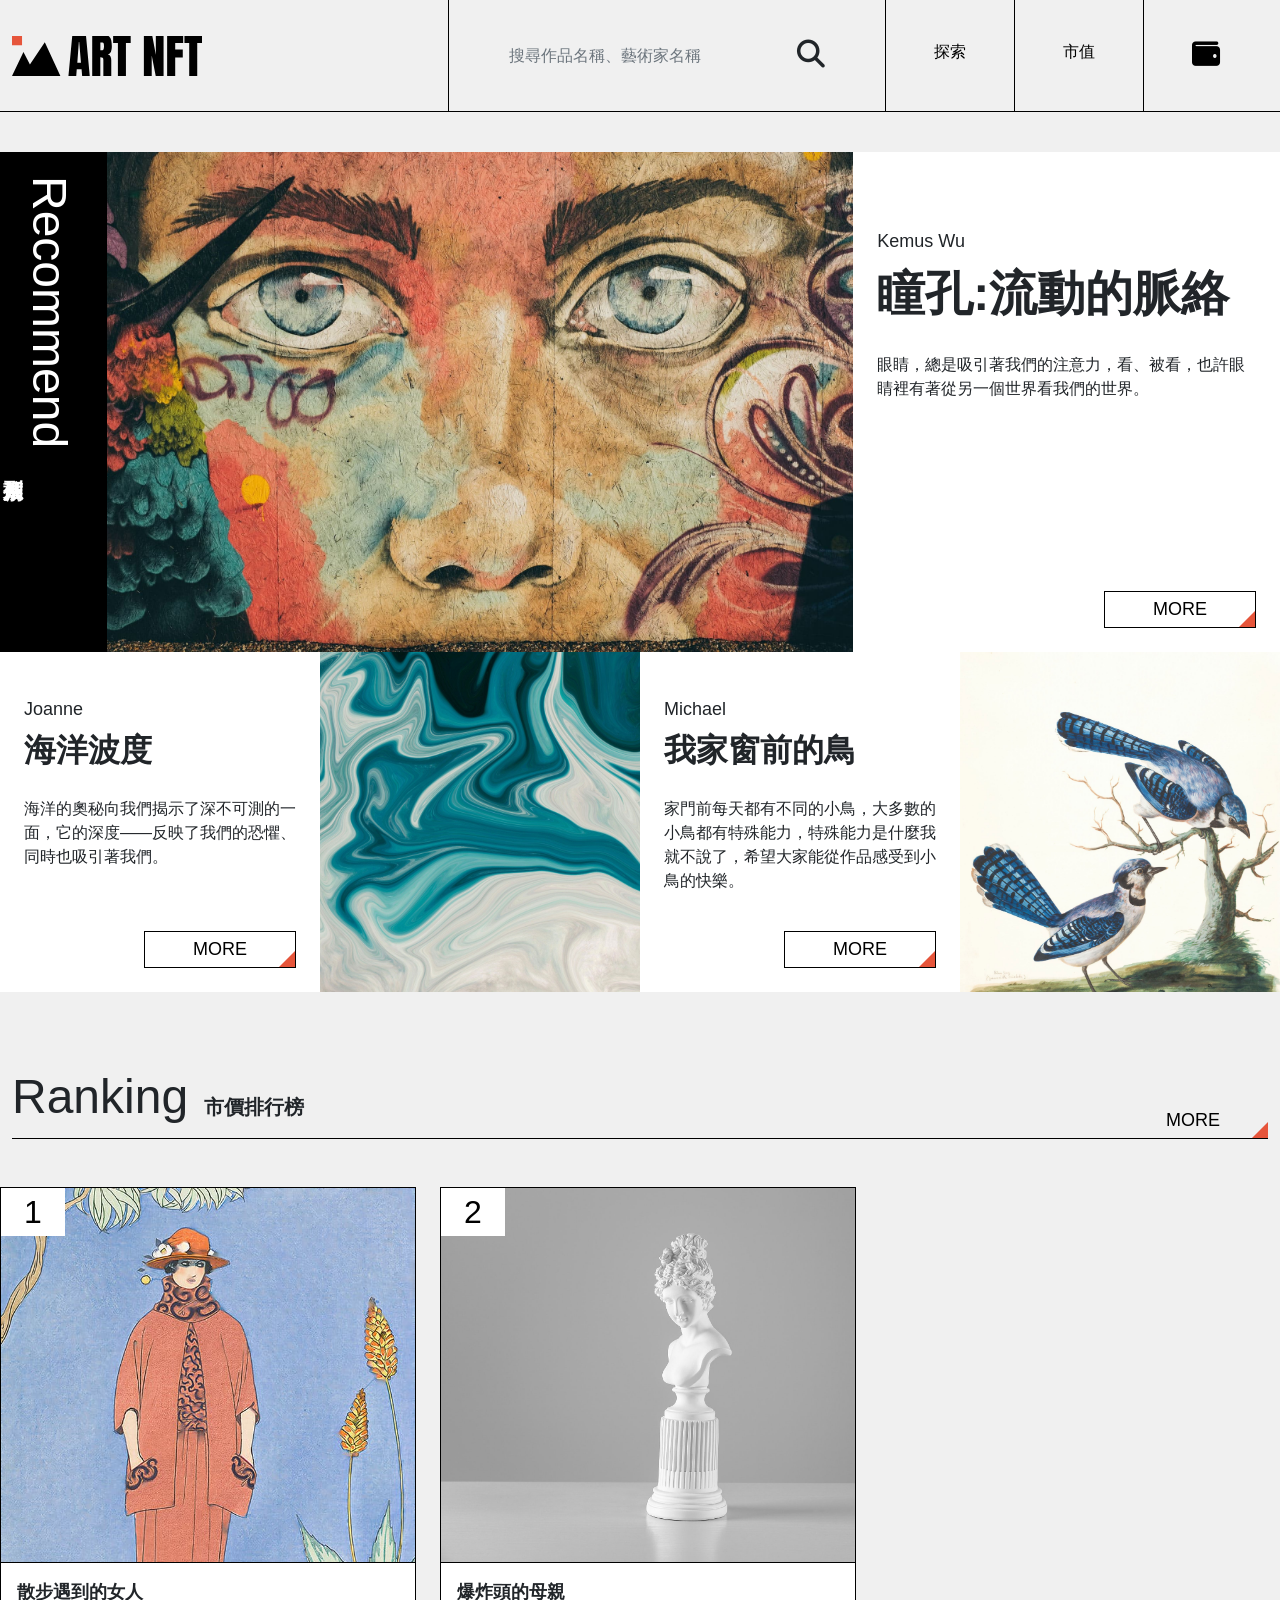
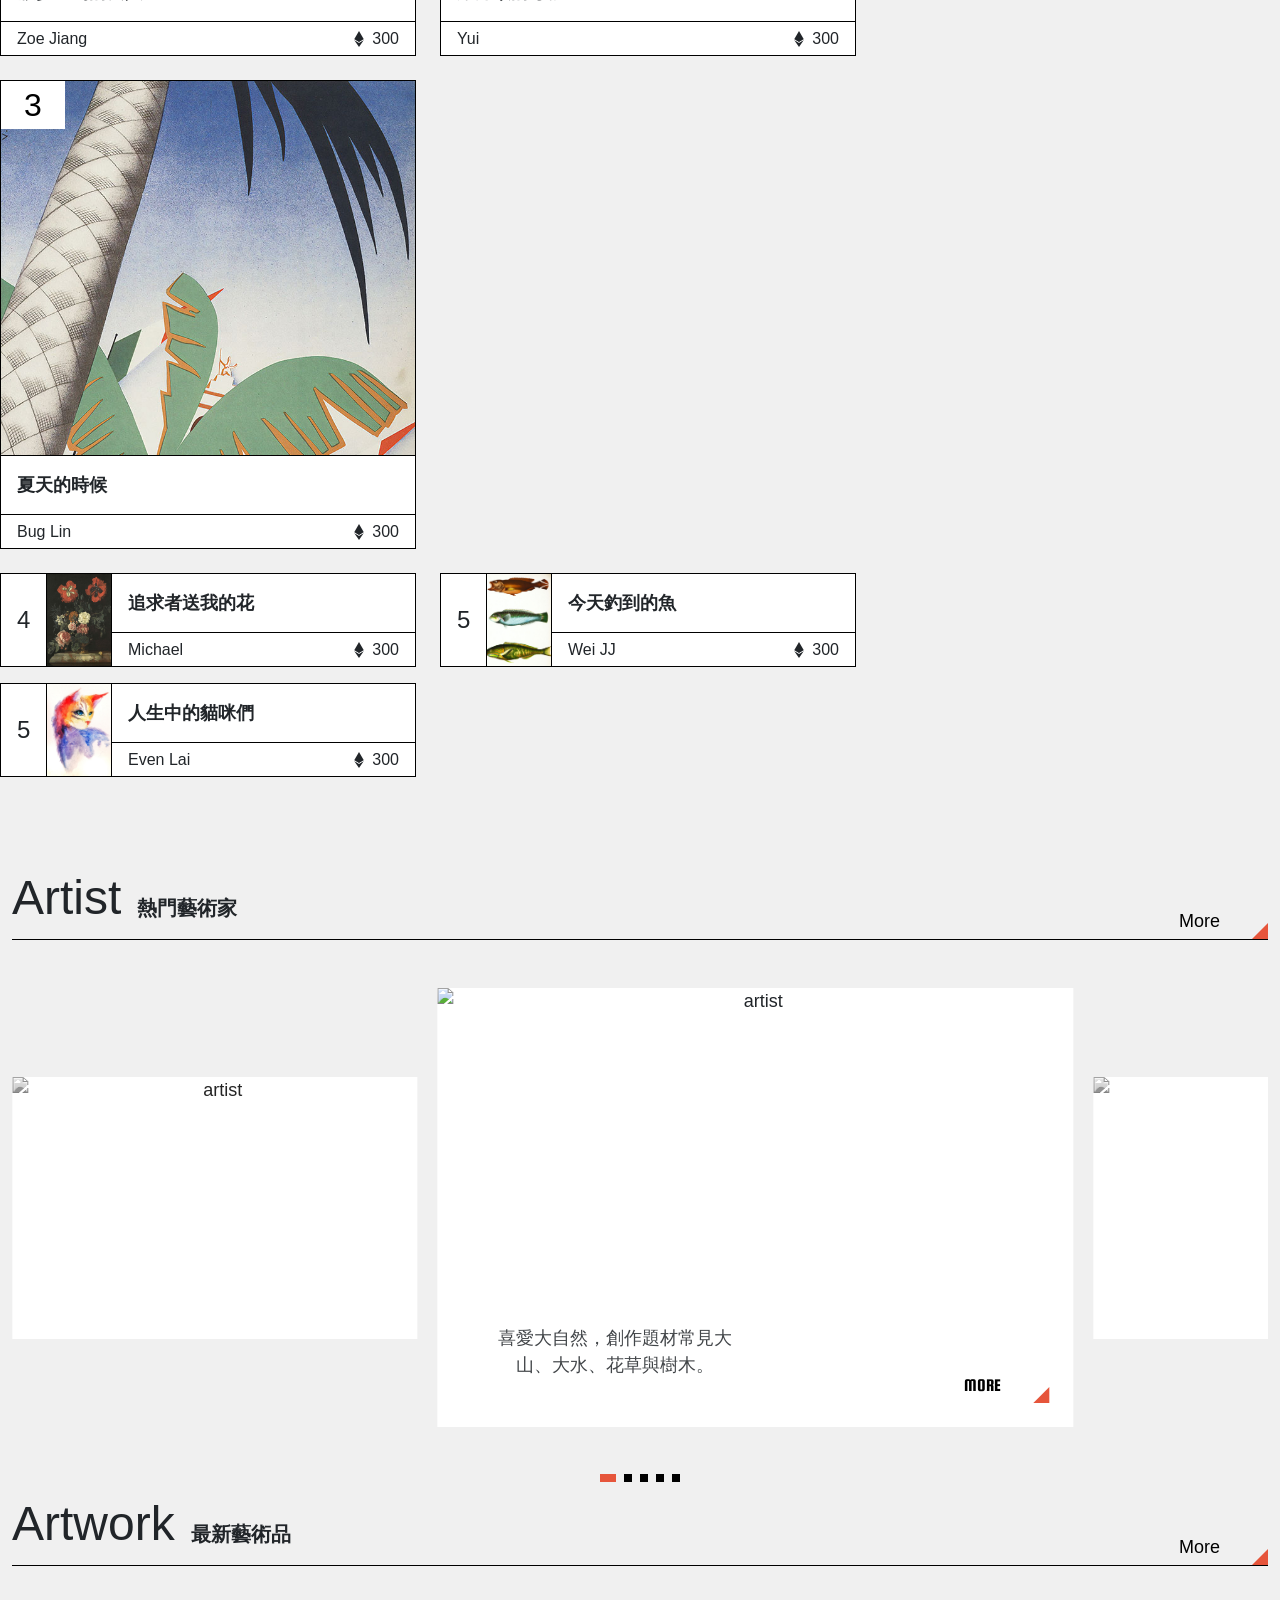
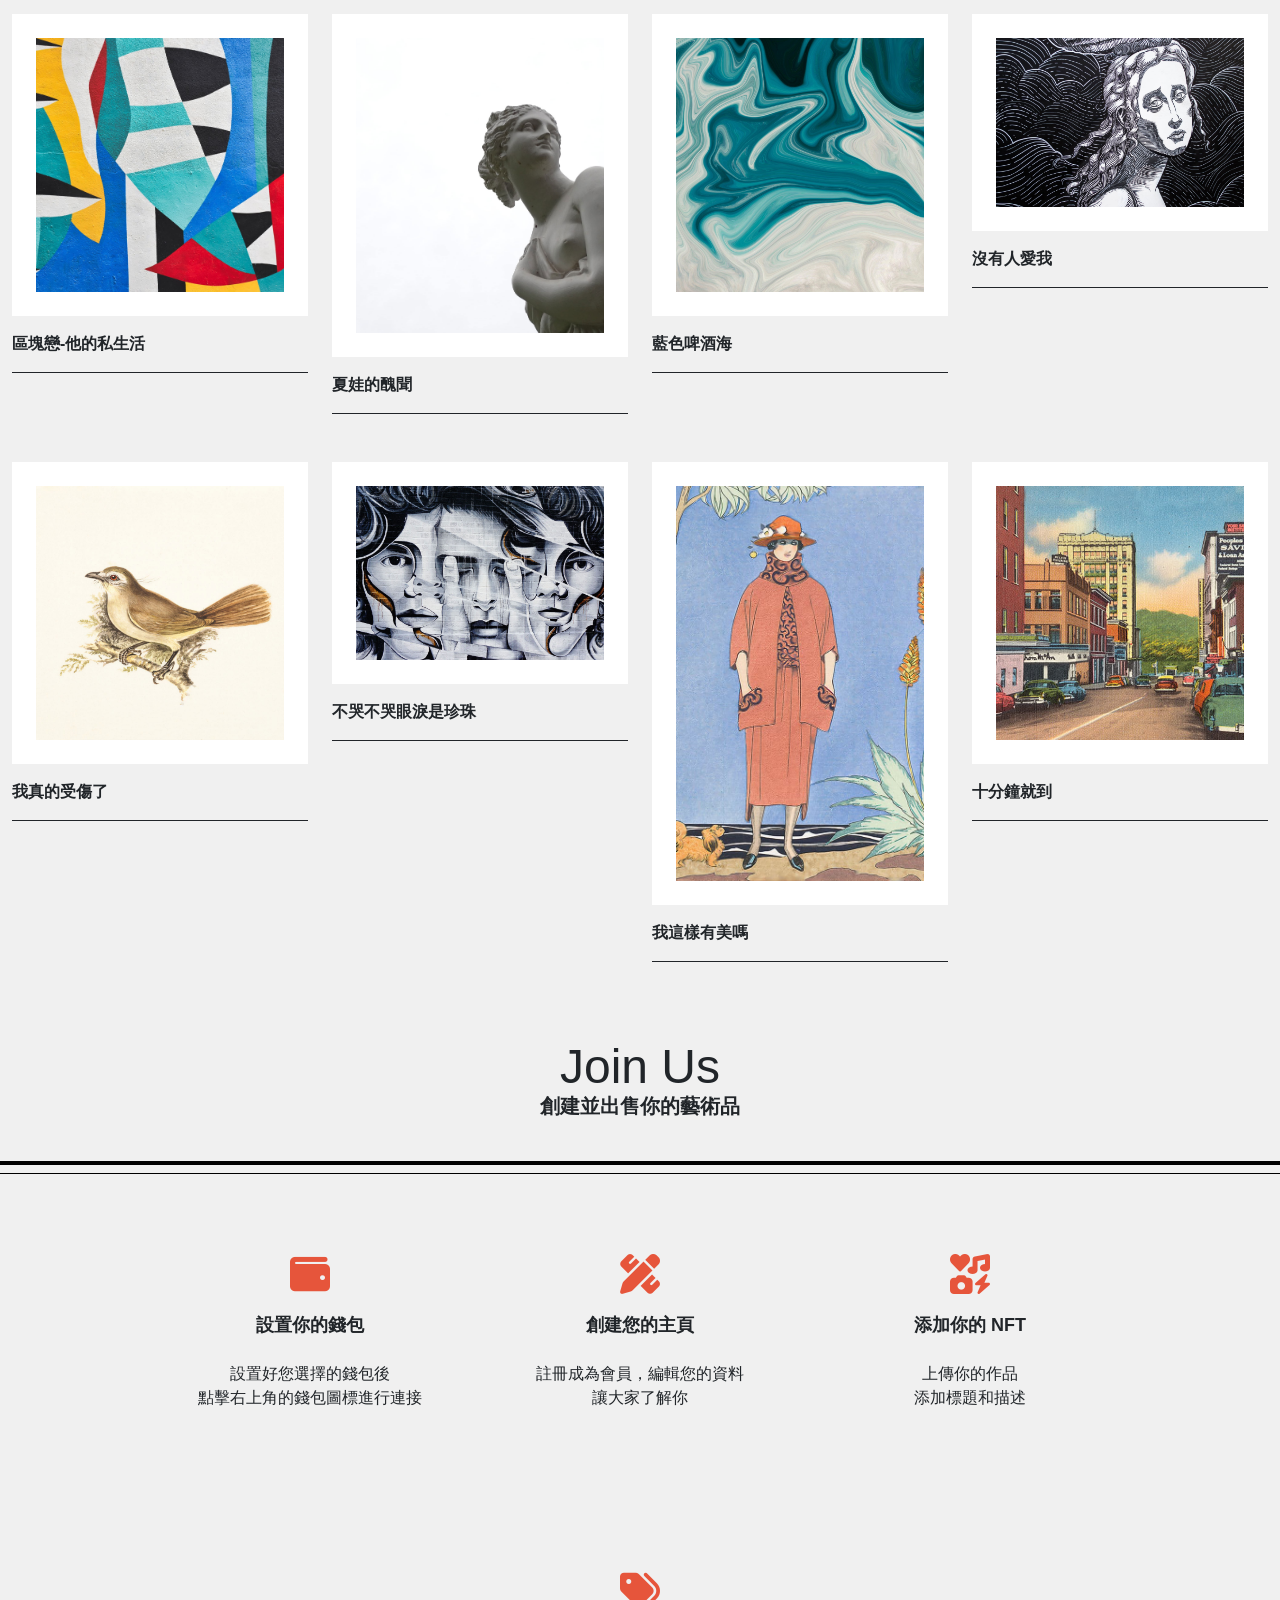
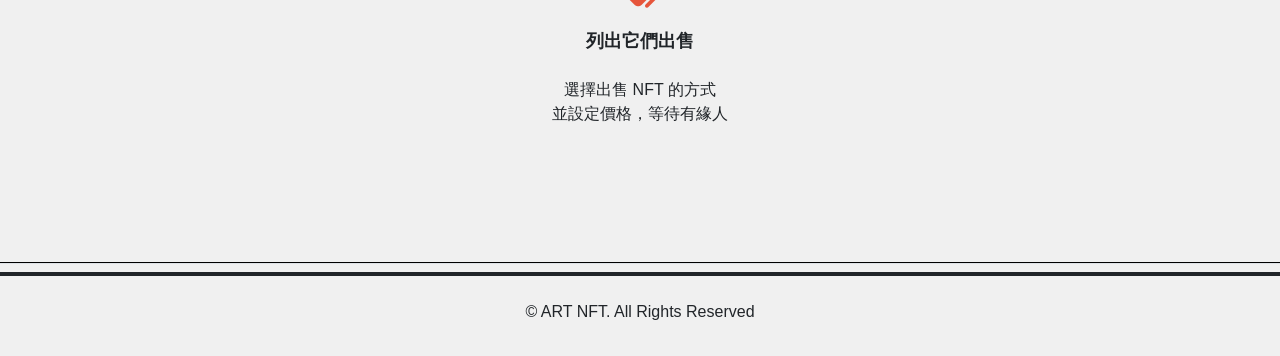
==== index.html @ 78b966ee "Update 2022-09-16T09:43:53.741Z" ====
<!DOCTYPE html>
<html lang="en">

  <head>
    <meta charset="UTF-8">
    <meta name="viewport" content="width=device-width, initial-scale=1.0">
    <meta http-equiv="X-UA-Compatible" content="ie=edge">
    <title>首頁</title>
    <!--Google Fonts-->
    <link rel="preconnect" href="https://fonts.googleapis.com">
    <link rel="preconnect" href="https://fonts.gstatic.com" crossorigin>
    <link href="https://fonts.googleapis.com/css2?family=Noto+Sans+TC&family=Squada+One&display=swap" rel="stylesheet">
    <!--Font-awesome icon-->
    <link rel="stylesheet" href="https://cdnjs.cloudflare.com/ajax/libs/font-awesome/6.1.2/css/all.min.css">

    <!--Swiper css-->
    <link rel="stylesheet" href="https://cdn.jsdelivr.net/npm/swiper@8/swiper-bundle.min.css"/>

    <link rel="stylesheet" href="./assets/style/all.css">
  </head>

  <body>
  
  <div class="header">
    <div class="container">
      <div class="d-flex align-items-center justify-content-between">
        <div class="header-logo">
          <h1>
            <a href="index.html">
              <img src="./assets/images/logo.svg" alt="logo">
            </a>
          </h1>
        </div>
        <ul class="header-menu d-flex">
          <li class="header-search d-flex align-items-center">
            <form>
              <div class="d-flex">
                <input type="text" class="form-control w-230px bg-transparent border-0 shadow-none" id="search-btn"
                placeholder="搜尋作品名稱、藝術家名稱" aria-label="搜尋作品名稱、藝術家名稱" aria-describedby="search-btn">
              <label class="d-flex" for="search-btn">
                <button class="btn border-0" type="submit" id="search-btn">
                  <i class="fas fa-search fs-3"></i>
                </button>
              </label>
              </div>

            </form>
          </li>
          <li class="header-menu-item">
            <a href="explore.html">
              探索
            </a>
          </li>
          <li class="header-menu-item">
            <a href="ranking.html">
              市值
            </a>
          </li>
          <li class="header-menu-wallet">
            <a href="#">
              <i class="fas fa-wallet fs-3"></i>
            </a>
          </li>
        </ul>
      </div>
    </div>
  </div>
  <main>
    <!--區塊1-->
<section class="index-banner">
  <div class="container px-0">
    <div class="index-banner-box row g-0">
      <div class="index-banner-recommend col-1 col-md-1 d-lg-block d-md-block d-none">
        <h3 class="pb-3">Recommend</h3>
        <h4 class="fw-bold">推薦系列</h4>
      </div>
      <div class="index-banner-img col-lg-7 col-md-11">
        <img src="./assets/images/art01.jpg" alt="banner">
      </div>
      <div class="index-banner-text col-lg-4 col-md-12 position-relative">
        <h4 class="pb-2">Kemus Wu</h4>
        <h2 class="fw-bold pb-4">瞳孔:流動的脈絡</h2>
        <p>眼睛，總是吸引著我們的注意力，看、被看，也許眼睛裡有著從另一個世界看我們的世界。</p>
        <a href="introduce.html">MORE
          <span class="button-triangle"></span>
        </a>
      </div>
    </div>
  </div>
</section>
<!--區塊2-->
<section class="index-product">
  <div class="container px-0">
    <ul class="index-product-list row g-0">
      <li class="index-product-card col-lg-3 col-md-6 col-12">
        <h4 class="pt-lg-4 pt-md-4 pt-0 pb-2">Joanne</h4>
        <h3 class="fw-bold pb-4">海洋波度</h3>
        <p>海洋的奧秘向我們揭示了深不可測的一面，它的深度——反映了我們的恐懼、同時也吸引著我們。</p>
        <a href="introduce.html">MORE
          <span class="button-triangle"></span>
        </a>
      </li>
      <li class="index-product-img col-lg-3 col-md-6 col-12">
        <img src="./assets/images/art02.jpg" alt="photo">
      </li>
      <li class="index-product-card col-lg-3 col-md-6 col-12">
        <h4 class="pt-4 pb-2">Michael</h4>
        <h3 class="fw-bold pb-4">我家窗前的鳥</h3>
        <p>家門前每天都有不同的小鳥，大多數的小鳥都有特殊能力，特殊能力是什麼我就不說了，希望大家能從作品感受到小鳥的快樂。</p>
        <a href="introduce.html">MORE
          <span class="button-triangle"></span>
        </a>
      </li>
      <li class="index-product-img col-lg-3 col-md-6 col-12">
        <img src="./assets/images/art21.jpg" alt="photo">
      </li>
    </ul>
  </div>
  </div>
</section>
<!--區塊3-->
<section class="index-ranking">
  <div class="container">
    <div class="subtitle d-flex justify-content-between position-relative">
      <div class="d-flex align-items-end position-relative">
        <h3 class="pe-3">Ranking</h3>
        <h4 class="fw-bold d-lg-block d-md-block d-none">市價排行榜</h4>
      </div>
      <div class="position-absolute bottom-0 end-0">
        <a href="#" class="subtitle-button position-relative">
          MORE
          <span class="subtitle-triangle"></span>
        </a>
      </div>
    </div>
    <ul class="index-ranking-list row d-lg-flex d-md-flex d-none">
      <li class="index-ranking-item col-4 g-0">
        <a href="#" class="index-ranking-item-hover">
          <div class="index-ranking-img">
            <div class="index-ranking-bottom-space">
              <h3>1</h3>
            </div>
            <div class="ranking-button">
              <span class="position-relative">
                more
              </span>
              <span class="ranking-triangle"></span>
            </div>
          </div>
        </a>
        <div class="index-ranking-card">
          <h3 class="fw-bold">散步遇到的女人</h3>
          <div class="d-flex justify-content-between align-items-center">
            <h4>Zoe Jiang</h4>
            <div class="d-flex align-items-center pe-3">
              <i class="fab fa-ethereum pe-2"></i>
              <span>300</span>
            </div>
          </div>
        </div>
      </li>
      <li class="index-ranking-item col-4 g-0">
        <a href="#" class="index-ranking-item-hover">
          <div class="index-ranking-img1 position-relative">
            <div class="index-ranking-bottom-space">
              <h3>2</h3>
            </div>
            <div class="ranking-button">
              <span class="position-relative">
                more
              </span>
              <span class="ranking-triangle"></span>
            </div>
          </div>
        </a>
        <div class="index-ranking-card">
          <h3 class="fw-bold">爆炸頭的母親</h3>
          <div class="d-flex justify-content-between align-items-center">
            <h4>Yui</h4>
            <div class="d-flex align-items-center pe-3">
              <i class="fab fa-ethereum pe-2"></i>
              <span>300</span>
            </div>
          </div>
        </div>
      </li>
      <li class="index-ranking-item col-4 g-0">
        <a href="#" class="index-ranking-item-hover">
          <div class="index-ranking-img2">
            <div class="index-ranking-bottom-space">
              <h3>3</h3>
            </div>
          </div>
          <div class="ranking-button">
            <span class="position-relative">
              more
            </span>
            <span class="ranking-triangle"></span>
          </div>
        </a>
        <div class="index-ranking-card">
          <h3 class="fw-bold">夏天的時候</h3>
          <div class="d-flex justify-content-between align-items-center">
            <h4>Bug Lin</h4>
            <div class="d-flex align-items-center pe-3">
              <i class="fab fa-ethereum pe-2"></i>
              <span>300</span>
            </div>
          </div>
        </div>
      </li>
    </ul>
    <ul class="index-ranking-bottom-list row d-lg-none d-md-none d-flex">
      <li class="index-ranking-bottom-item d-flex col-4 g-0 mb-3">
        <span>1</span>
        <div class="index-ranking-bottom-img index-ranking-bottom-hover position-relative">
          <p class="ranking-bottom-triangle"></p>
          <img src="./assets/images/art04.jpg" alt="photo" class="h-100">
        </div>
        <div class="index-ranking-bottom-card w-100">
          <h3 class="fw-bold">散步遇到的女人</h3>
          <div class="d-flex justify-content-between">
            <h4>Zoe Jiang</h4>
            <div class="d-flex align-items-center pe-3">
              <i class="fab fa-ethereum pe-2"></i>
              <p>300</p>
            </div>
          </div>
        </div>
      </li>
      <li class="index-ranking-bottom-item d-flex col-4 g-0 mb-3">
        <span>2</span>
        <div class="index-ranking-bottom-img index-ranking-bottom-hover position-relative">
          <p class="ranking-bottom-triangle"></p>
          <img src="./assets/images/art05.jpg" alt="photo" class="h-100">
        </div>
        <div class="index-ranking-bottom-card w-100">
          <h3 class="fw-bold">爆炸頭的母親</h3>
          <div class="d-flex justify-content-between">
            <h4>Yui</h4>
            <div class="d-flex align-items-center pe-3">
              <i class="fab fa-ethereum pe-2"></i>
              <p>300</p>
            </div>
          </div>
        </div>
      </li>
      <li class="index-ranking-bottom-item d-flex col-4 g-0 mb-3">
        <span>3</span>
        <div class="index-ranking-bottom-img index-ranking-bottom-hover position-relative">
          <p class="ranking-bottom-triangle"></p>
          <img src="./assets/images/art06.jpg" alt="photo" class="h-100">
        </div>
        <div class="index-ranking-bottom-card w-100">
          <h3 class="fw-bold">夏天的時候</h3>
          <div class="d-flex justify-content-between">
            <h4>Bug Lin</h4>
            <div class="d-flex align-items-center pe-3">
              <i class="fab fa-ethereum pe-2"></i>
              <p>300</p>
            </div>
          </div>
        </div>
      </li>
    </ul>
    <ul class="index-ranking-bottom-list d-flex row">
      <li class="index-ranking-bottom-item d-flex col-4 g-0 mb-3">
        <span>4</span>
        <div class="index-ranking-bottom-img index-ranking-bottom-hover position-relative">
          <p class="ranking-bottom-triangle"></p>
          <img src="./assets/images/art13.jpg" alt="photo" class="h-100">
        </div>
        <div class="index-ranking-bottom-card w-100">
          <h3 class="fw-bold">追求者送我的花</h3>
          <div class="d-flex justify-content-between">
            <h4>Michael</h4>
            <div class="d-flex align-items-center pe-3">
              <i class="fab fa-ethereum pe-2"></i>
              <p>300</p>
            </div>
          </div>
        </div>
      </li>
      <li class="index-ranking-bottom-item d-flex col-4 g-0 mb-3">
        <span>5</span>
        <div class="index-ranking-bottom-img index-ranking-bottom-hover position-relative">
          <p class="ranking-bottom-triangle"></p>
          <img src="./assets/images/art07.jpg" alt="photo" class="h-100">
        </div>
        <div class="index-ranking-bottom-card w-100">
          <h3 class="fw-bold">今天釣到的魚</h3>
          <div class="d-flex justify-content-between">
            <h4>Wei JJ</h4>
            <div class="d-flex align-items-center pe-3">
              <i class="fab fa-ethereum pe-2"></i>
              <p>300</p>
            </div>
          </div>
        </div>
      </li>
      <li class="index-ranking-bottom-item d-flex col-4 g-0 mb-lg-3 mb-md-3 mb-0">
        <span>5</span>
        <div class="index-ranking-bottom-img index-ranking-bottom-hover position-relative">
          <p class="ranking-bottom-triangle"></p>
          <img src="./assets/images/art08.jpg" alt="photo" class="h-100">
        </div>
        <div class="index-ranking-bottom-card w-100">
          <h3 class="fw-bold">人生中的貓咪們</h3>
          <div class="d-flex justify-content-between">
            <h4>Even Lai</h4>
            <div class="d-flex align-items-center pe-3">
              <i class="fab fa-ethereum pe-2"></i>
              <p>300</p>
            </div>
          </div>
        </div>
      </li>
    </ul>
  </div>
</section>
<!--區塊4-->
<section class="index-artist">
  <div class="container">
    <div class="subtitle d-flex justify-content-between position-relative">
      <div class="d-flex align-items-end position-relative">
        <h3 class="pe-3">Artist</h3>
        <h4 class="fw-bold d-lg-block d-md-block d-none">熱門藝術家</h4>
      </div>
      <div class="position-absolute bottom-0 end-0">
        <a href="#" class="subtitle-button position-relative">
          More
          <span class="subtitle-triangle"></span>
        </a>
      </div>
    </div>
  </div>
  <div class="container">
      <!-- Swiper -->
      <div class="bg-slider">
          <div class="swiper swiper01">
              <div class="swiper-wrapper">
                  <div class="swiper-slide position-relative">
                      <img src="https://raw.githubusercontent.com/hexschool/2022-web-layout-training/main/week8-202207/artist01.jpg" alt="artist">
                      <div class="d-flex flex-column justify-content-between swiper-text">
                        <div class="swiper-title text-white d-lg-block d-md-block d-none">Antony<br>Wu</div>
                        <div class="swiper-title text-white d-lg-none d-md-none d-block">Antony Wu</div>
                        <div class="swiper-body">
                          <p>​喜愛大自然，創作題材常見大山、大水、花草與樹木。</p>
                        </div>
                        <div class="w-100 text-end swiper-button">
                          <a href="artist-intro.html" class="btn btn-more btn-more-outline swiper-more">MORE</a>
                          <span class="button-triangle"></span>
                        </div>
                      </div>
                  </div>
                  
                  <div class="swiper-slide">
                      <img src="https://raw.githubusercontent.com/hexschool/2022-web-layout-training/main/week8-202207/artist02.jpg" alt="artist">
                      <div class="d-flex flex-column justify-content-between swiper-text">
                        <div class="swiper-title text-white d-lg-block d-md-block d-none">Ray<br>Chang</div>
                        <div class="swiper-title text-white d-lg-none d-md-none d-block">Ray Chang</div>
                        <div class="swiper-body">
                          <p>​喜愛大自然，創作題材常見大山、大水、花草與樹木。</p>
                        </div>
                        <div class="w-100 text-end swiper-button">
                          <a href="artist-intro.html" class="btn btn-more btn-more-outline swiper-more">MORE</a>
                          <span class="button-triangle"></span>
                        </div>
                      </div>
                    </div>

                  <div class="swiper-slide">
                    <img src="https://raw.githubusercontent.com/hexschool/2022-web-layout-training/main/week8-202207/artist03.jpg" alt="artist">
                    <div class="d-flex flex-column justify-content-between swiper-text">
                      <div class="swiper-title text-white d-lg-block d-md-block d-none">Jason<br>Chen</div>
                      <div class="swiper-title text-white d-lg-none d-md-none d-block">Jason Chen</div>
                      <div class="swiper-body">
                        <p>​喜愛大自然，創作題材常見大山、大水、花草與樹木。</p>
                      </div>
                      <div class="w-100 text-end swiper-button">
                        <a href="artist-intro.html" class="btn btn-more btn-more-outline swiper-more">MORE</a>
                        <span class="button-triangle"></span>
                      </div>
                    </div>
                  </div>
                  <div class="swiper-slide">
                      <img src="https://raw.githubusercontent.com/hexschool/2022-web-layout-training/main/week8-202207/artist04.jpg" alt="artist">
                      <div class="d-flex flex-column justify-content-between swiper-text">
                        <div class="swiper-title text-white d-lg-block d-md-block d-none">Amber<br>Lin</div>
                        <div class="swiper-title text-white d-lg-none d-md-none d-block">Amber Lin</div>
                        <div class="swiper-body">
                          <p>​喜愛大自然，創作題材常見大山、大水、花草與樹木。</p>
                        </div>
                        <div class="w-100 text-end swiper-button">
                          <a href="artist-intro.html" class="btn btn-more btn-more-outline swiper-more">MORE</a>
                          <span class="button-triangle"></span>
                        </div>
                      </div>
                    </div>
                  <div class="swiper-slide">
                      <img src="https://raw.githubusercontent.com/hexschool/2022-web-layout-training/main/week8-202207/artist05.jpg" alt="artist">
                      <div class="d-flex flex-column justify-content-between swiper-text">
                        <div class="swiper-title text-white d-lg-block d-md-block d-none">Steven<br>Tsao</div>
                        <div class="swiper-title text-white d-lg-none d-md-none d-block">Steven Tsao</div>
                        <div class="swiper-body">
                          <p>​喜愛大自然，創作題材常見大山、大水、花草與樹木。</p>
                        </div>
                        <div class="w-100 text-end swiper-button">
                          <a href="artist-intro.html" class="btn btn-more btn-more-outline swiper-more">MORE</a>
                          <span class="button-triangle"></span>
                        </div>
                      </div>
                    </div>
              </div>
          </div>
          <div class="swiper-pagination"></div>
      </div>
      
  </div>
</section>
<!--區塊5-->
<section class="index-art">
  <div class="container">
    <div class="subtitle mb-lg-5 mb-md-5 mb-4 d-flex justify-content-between position-relative">
      <div class="d-flex align-items-end position-relative">
        <h3 class="pe-3">Artwork</h3>
        <h4 class="fw-bold d-lg-block d-md-block d-none">最新藝術品</h4>
      </div>
      <div class="position-absolute bottom-0 end-0">
        <a href="#" class="subtitle-button position-relative">
          More
          <span class="subtitle-triangle"></span>
        </a>
      </div>
    </div>
  </div>
  <div class="container">
    <ul class="row row-cols-2 row-cols-lg-3 row-cols-xl-4 gx-4 gy-3 gy-lg-5 mb-0 grid-masonry"
        data-masonry='{"percentPosition": true }'>
        <li class="col grid-masonry-item index-art-item-1">
        <div class="border-lg-bottom border-black artwork">
            <div class="bg-white p-2 p-lg-4 position-relative">
            <a href="#">
                <img src="./assets/images/art09.jpg" alt="區塊戀-他的私生活">
                <div class="artwork__overlay p-3">
                <div class=" border border-white p-3 h-100 d-flex flex-column justify-content-between">
                    <div class="text-white">
                    <p class="mb-3">區塊戀-他的私生活</p>
                    <p>
                        <i class="fab fa-ethereum"></i>
                        <span>300</span>
                    </p>
                    </div>
                    <div class="text-end">
                    <a href="art-intro.html" class="btn btn-more btn-more-outline po">
                      MORE
                      <span class="button-triangle"></span>
                    </a>
                    </div>
                </div>
                </div>
            </a>
            </div>
            <h2 class="fw-bold py-3 border-bottom border-dark">
              區塊戀-他的私生活
            </h2>
        </div>
        </li>
        <li class="col grid-masonry-item index-art-item-2">
        <div class="border-lg-bottom border-black artwork">
            <div class="bg-white p-2 p-lg-4 position-relative">
            <a href="#">
                <img src="./assets/images/art10.jpg" alt="夏娃的醜聞">
                <div class="artwork__overlay p-3">
                <div class=" border border-white p-3 h-100 d-flex flex-column justify-content-between">
                    <div class="text-white">
                    <p class="mb-3">唯一想擁有的人，唯一不可以擁有的</p>
                    <p>
                        <i class="fab fa-ethereum"></i>
                        <span>300</span>
                    </p>
                    </div>
                    <div class="text-end">
                    <a href="art-intro.html" class="btn btn-more btn-more-outline position-relative">
                      MORE
                      <span class="button-triangle"></span>
                    </a>
                    </div>
                </div>
                </div>
            </a>
            </div>
            <h2 class="fw-bold py-3 border-bottom border-dark">
              夏娃的醜聞
            </h2>
        </div>
        </li>
        <li class="col grid-masonry-item index-art-item-3">
        <div class="border-lg-bottom border-black artwork">
            <div class="bg-white p-2 p-lg-4 position-relative">
            <a href="#">
                <img src="./assets/images/art02.jpg" alt="藍色啤酒海">
                <div class="artwork__overlay p-3">
                <div class=" border border-white p-3 h-100 d-flex flex-column justify-content-between">
                    <div class="text-white">
                    <p class="mb-3">唯一想擁有的人，唯一不可以擁有的</p>
                    <p>
                        <i class="fab fa-ethereum"></i>
                        <span>300</span>
                    </p>
                    </div>
                    <div class="text-end">
                    <a href="art-intro.html" class="btn btn-more btn-more-outline position-relative">
                      MORE
                      <span class="button-triangle"></span>
                    </a>
                    </div>
                </div>
                </div>
            </a>
            </div>
            <h2 class="fw-bold py-3 border-bottom border-dark">
              藍色啤酒海
            </h2>
        </div>
        </li>
        <li class="col grid-masonry-item index-art-item-4">
        <div class="border-lg-bottom border-black artwork">
            <div class="bg-white p-2 p-lg-4 position-relative">
            <a href="#">
                <img src="./assets/images/art11.jpg" alt="沒有人愛我">
                <div class="artwork__overlay p-3">
                <div class=" border border-white p-3 h-100 d-flex flex-column justify-content-between">
                    <div class="text-white">
                    <p class="mb-3">沒有人愛我</p>
                    <p>
                        <i class="fab fa-ethereum"></i>
                        <span>300</span>
                    </p>
                    </div>
                    <div class="text-end">
                    <a href="art-intro.html" class="btn btn-more btn-more-outline position-relative">
                      MORE
                      <span class="button-triangle"></span>
                    </a>
                    </div>
                </div>
                </div>
            </a>
            </div>
            <h2 class="fw-bold py-3 border-bottom border-dark">
              沒有人愛我
            </h2>
        </div>
        </li>
        <li class="col grid-masonry-item index-art-item-5">
        <div class="border-lg-bottom border-black artwork">
            <div class="bg-white p-2 p-lg-4 position-relative">
            <a href="#">
                <img src="./assets/images/art27.jpg" alt="我真的受傷了">
                <div class="artwork__overlay p-3">
                <div class=" border border-white p-3 h-100 d-flex flex-column justify-content-between">
                    <div class="text-white">
                    <p class="mb-3">我真的受傷了</p>
                    <p>
                        <i class="fab fa-ethereum"></i>
                        <span>300</span>
                    </p>
                    </div>
                    <div class="text-end">
                    <a href="art-intro.html" class="btn btn-more btn-more-outline position-relative">
                      MORE
                      <span class="button-triangle"></span>
                    </a>
                    </div>
                </div>
                </div>
            </a>
            </div>
            <h2 class="fw-bold py-3 border-bottom border-dark">
              我真的受傷了
            </h2>
        </div>
        </li>
        <li class="col grid-masonry-item index-art-item-6">
        <div class="border-lg-bottom border-black artwork">
            <div class="bg-white p-2 p-lg-4 position-relative">
            <a href="#">
                <img src="./assets/images/art12.jpg" alt="不哭不哭眼淚是珍珠">
                <div class="artwork__overlay p-3">
                <div class=" border border-white p-3 h-100 d-flex flex-column justify-content-between">
                    <div class="text-white">
                    <p class="mb-3">不哭不哭眼淚是珍珠</p>
                    <p>
                        <i class="fab fa-ethereum"></i>
                        <span>300</span>
                    </p>
                    </div>
                    <div class="text-end">
                    <a href="art-intro.html" class="btn btn-more btn-more-outline po">
                      MORE
                      <span class="button-triangle"></span>
                    </a>
                    </div>
                </div>
                </div>
            </a>
            </div>
            <h2 class="fw-bold py-3 border-bottom border-dark d-lg-block d-md-block d-none">
              不哭不哭眼淚是珍珠
            </h2>
            <h2 class="fw-bold py-3 d-lg-none d-md-none d-block">
              不哭不哭眼淚是珍珠
            </h2>
        </div>
        </li>
        <li class="col grid-masonry-item index-art-item-7">
        <div class="border-lg-bottom border-black artwork">
            <div class="bg-white p-2 p-lg-4 position-relative">
            <a href="#">
                <img src="./assets/images/art04.jpg" alt="我這樣有美嗎">
                <div class="artwork__overlay p-3">
                <div class=" border border-white p-3 h-100 d-flex flex-column justify-content-between">
                    <div class="text-white">
                    <p class="mb-3">唯一想擁有的人，唯一不可以擁有的</p>
                    <p>
                        <i class="fab fa-ethereum"></i>
                        <span>300</span>
                    </p>
                    </div>
                    <div class="text-end">
                    <a href="art-intro.html" class="btn btn-more btn-more-outline position-relative">
                      MORE
                      <span class="button-triangle"></span>
                    </a>
                    </div>
                </div>
                </div>
            </a>
            </div>
            <h2 class="fw-bold py-3 border-bottom border-dark">
              我這樣有美嗎
            </h2>
        </div>
        </li>
        <li class="col grid-masonry-item index-art-item-8">
        <div class="border-lg-bottom border-black artwork">
            <div class="bg-white p-2 p-lg-4 position-relative">
            <a href="#">
                <img src="./assets/images/art03.jpg" alt="十分鐘就到">
                <div class="artwork__overlay p-3">
                <div class=" border border-white p-3 h-100 d-flex flex-column justify-content-between">
                    <div class="text-white">
                    <p class="mb-3">唯一想擁有的人，唯一不可以擁有的</p>
                    <p>
                        <i class="fab fa-ethereum"></i>
                        <span>300</span>
                    </p>
                    </div>
                    <div class="text-end">
                    <a href="art-intro.html" class="btn btn-more btn-more-outline position-relative">
                      MORE
                      <span class="button-triangle"></span>
                    </a>
                    </div>
                </div>
                </div>
            </a>
            </div>
            <h2 class="fw-bold py-3 border-bottom border-dark d-lg-block d-md-block d-none">
              十分鐘就到
            </h2>
            <h2 class="fw-bold py-3 d-lg-none d-md-none d-block">
              十分鐘就到
            </h2>
        </div>
        </li>
    </ul>
  </div>
</section>
<!--區塊6-->
<section class="index-join">
  <div class="index-join-title">
    <h3>Join Us</h3>
    <h4 class="fw-bold">創建並出售你的藝術品</h4>
  </div>
  <div class="container-fluid">
    <ul class="index-join-list row">
      <li class="index-join-item col-3">
        <i class="fa-solid fa-wallet"></i>
        <h3 class="pt-3 pb-4 fw-bold">設置你的錢包</h3>
        <p>設置好您選擇的錢包後<br>點擊右上角的錢包圖標進行連接</p>
      </li>
      <li class="index-join-item col-3">
        <i class="fa-solid fa-pen-ruler"></i>
        <h3 class="pt-3 pb-4 fw-bold">創建您的主頁</h3>
        <p>註冊成為會員，編輯您的資料<br>讓大家了解你</p>
      </li>
      <li class="index-join-item col-3">
        <i class="fa-solid fa-icons"></i>
        <h3 class="pt-3 pb-4 fw-bold">添加你的 NFT</h3>
        <p>上傳你的作品<br>添加標題和描述</p>
      </li>
      <li class="index-join-item col-3 mb-5">
        <i class="fa-solid fa-tags"></i>
        <h3 class="pt-3 pb-4 fw-bold">列出它們出售</h3>
        <p>選擇出售 NFT 的方式<br>並設定價格，等待有緣人</p>
      </li>
    </ul>
  </div>
</section>

  </main>
  <footer class="footer border-top py-2">
    <div class="border-4 border-top border-dark">
      <p class="text-center py-4 mb-0">© ART NFT. All Rights Reserved</p>
    </div>
  </footer>
    <script src="https://cdnjs.cloudflare.com/ajax/libs/bootstrap/5.2.0/js/bootstrap.min.js"></script>
    <script src="https://ajax.googleapis.com/ajax/libs/jquery/3.6.1/jquery.min.js"></script>
    <script src="https://cdn.jsdelivr.net/npm/swiper@8/swiper-bundle.min.js"></script>
    <script src="https://unpkg.com/masonry-layout@4/dist/masonry.pkgd.min.js"></script>
    <script src="https://unpkg.com/imagesloaded@5/imagesloaded.pkgd.min.js"></script>
    <script src="./assets/js/vendors.js"></script>
    <script src="./assets/js/all.js"></script>
  </body>

</html>
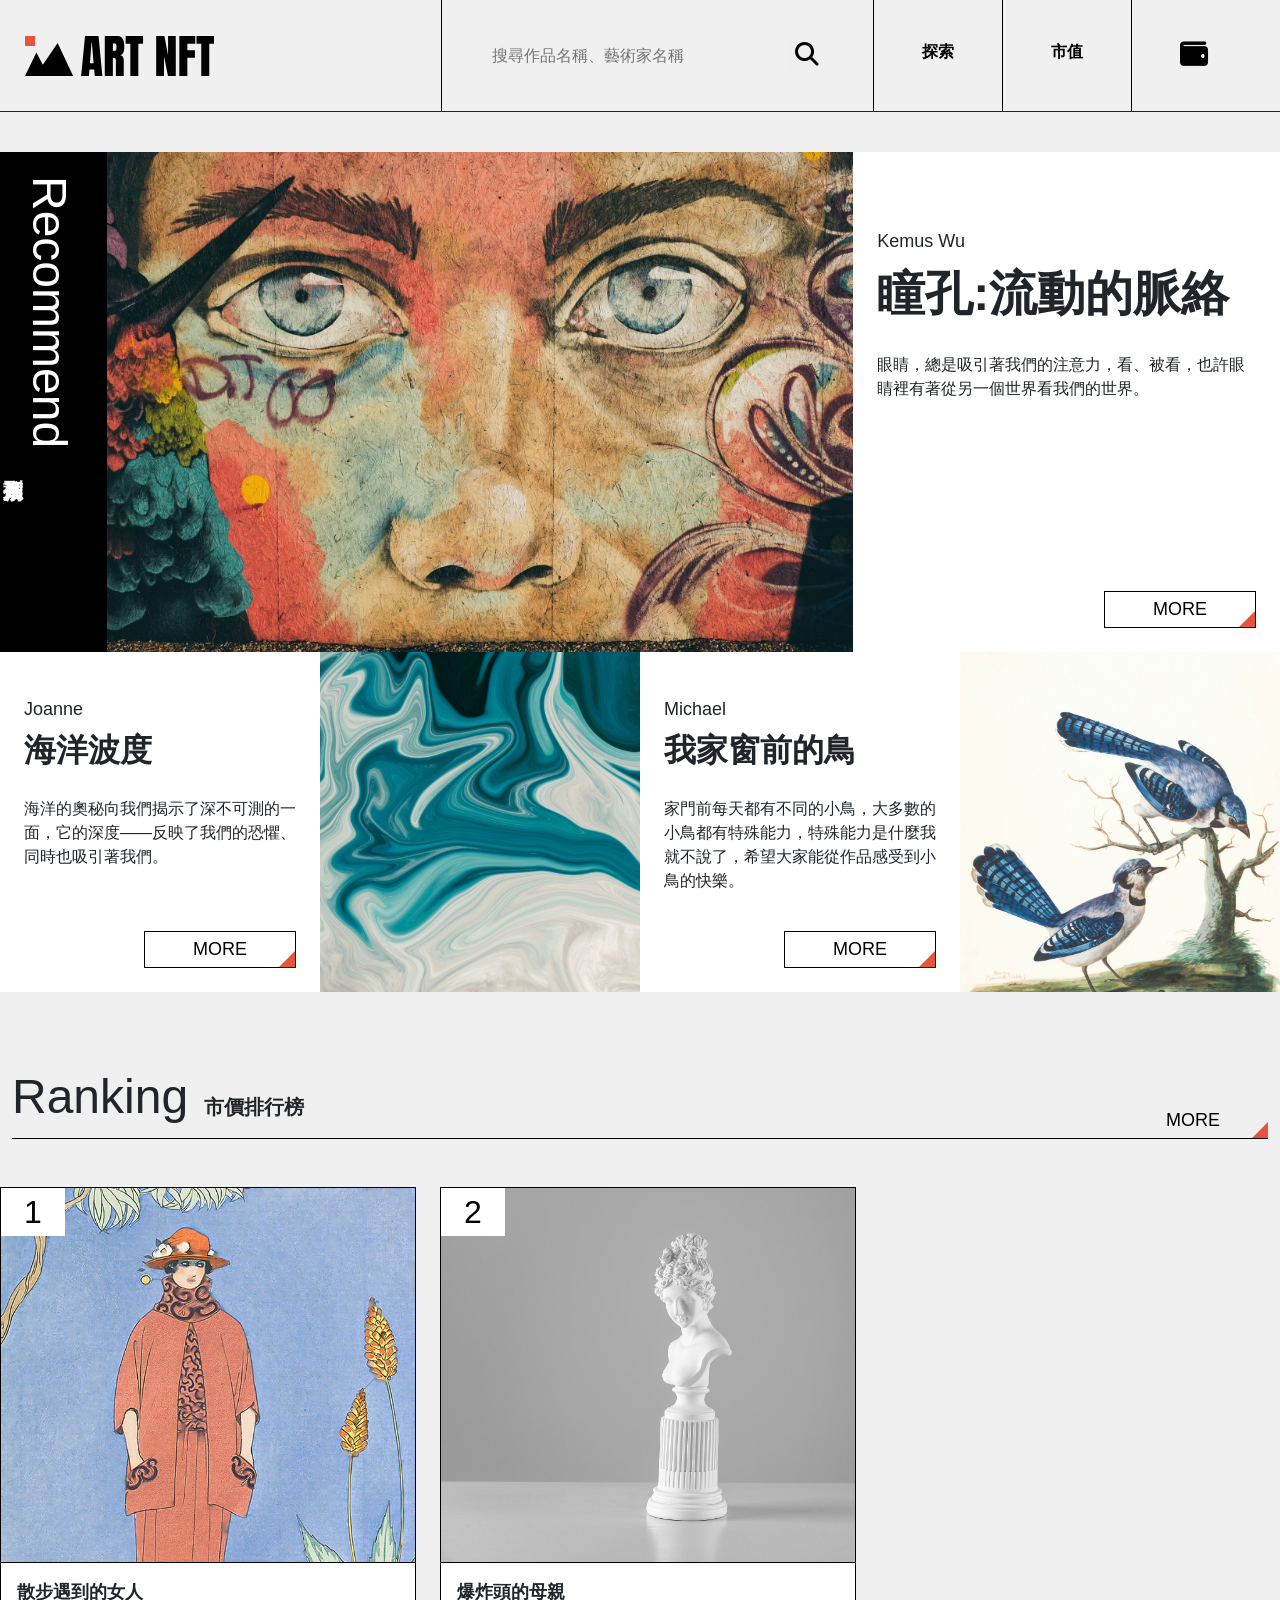
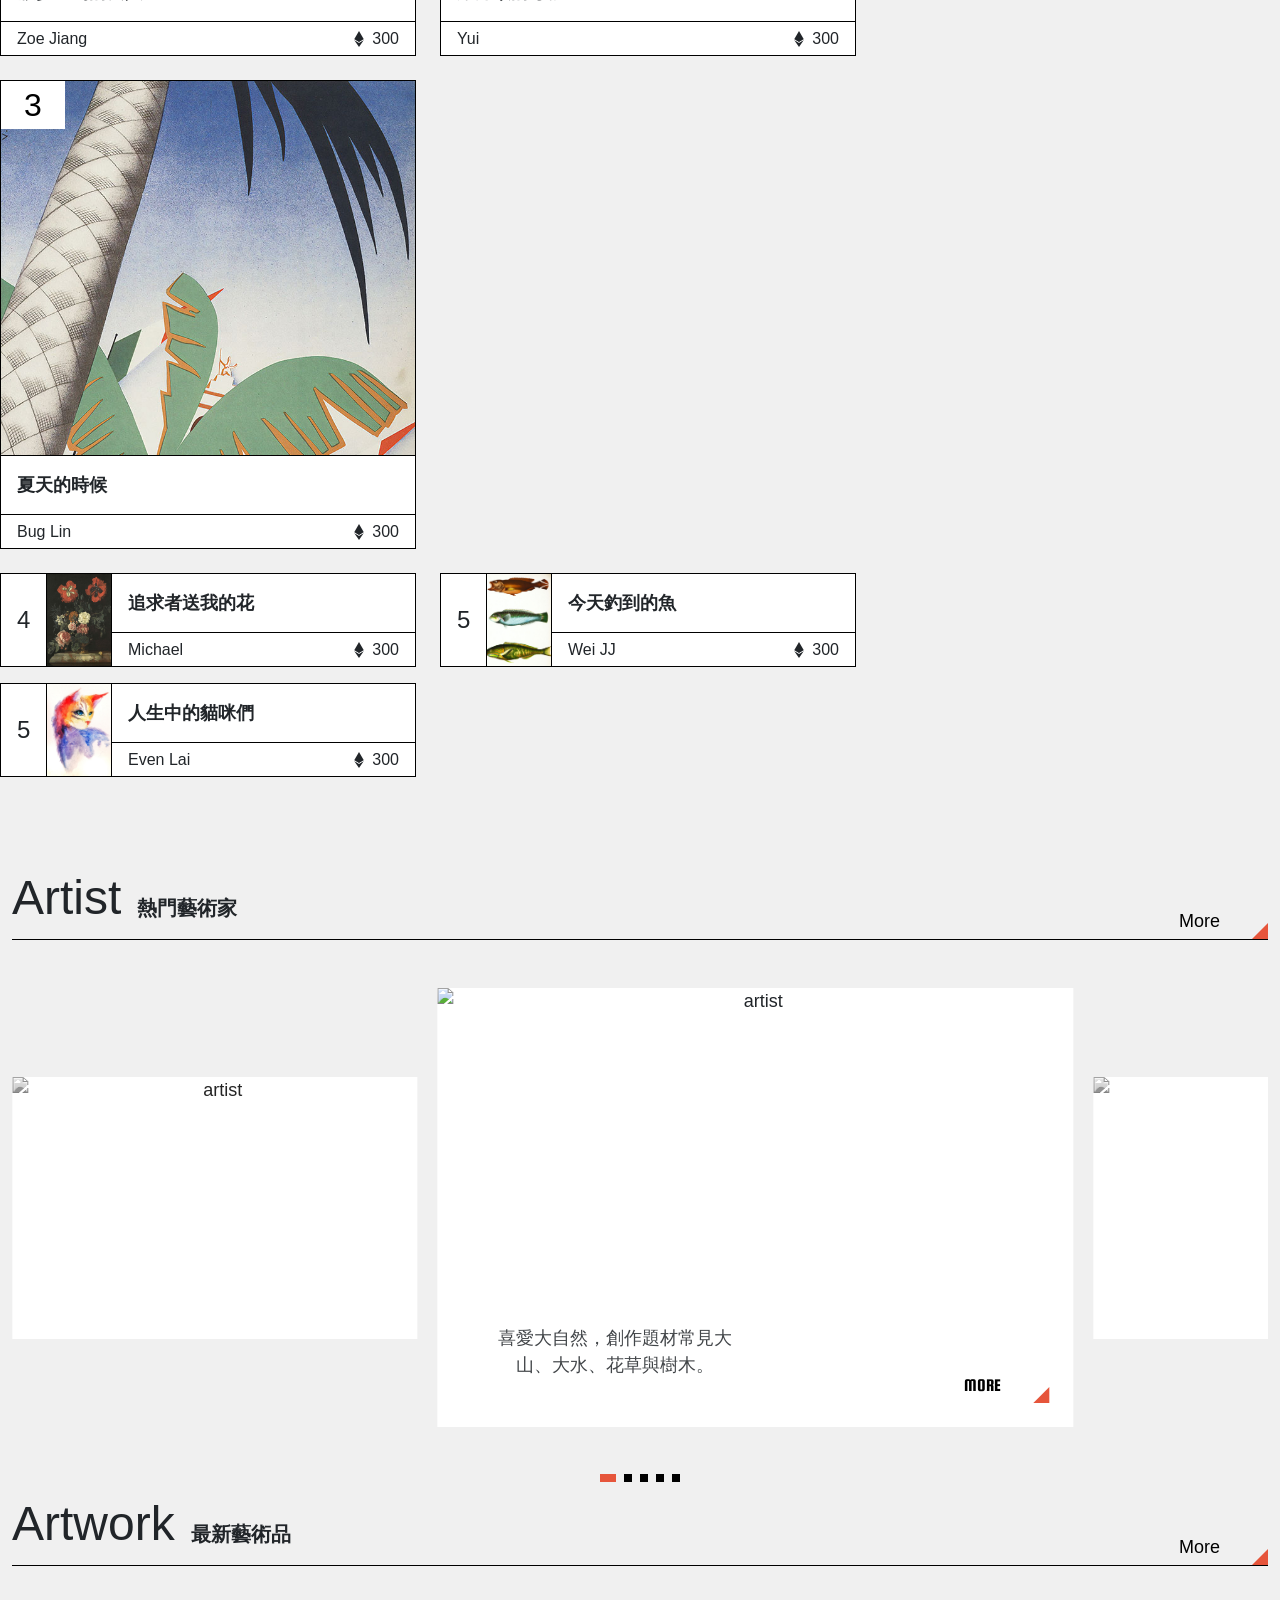
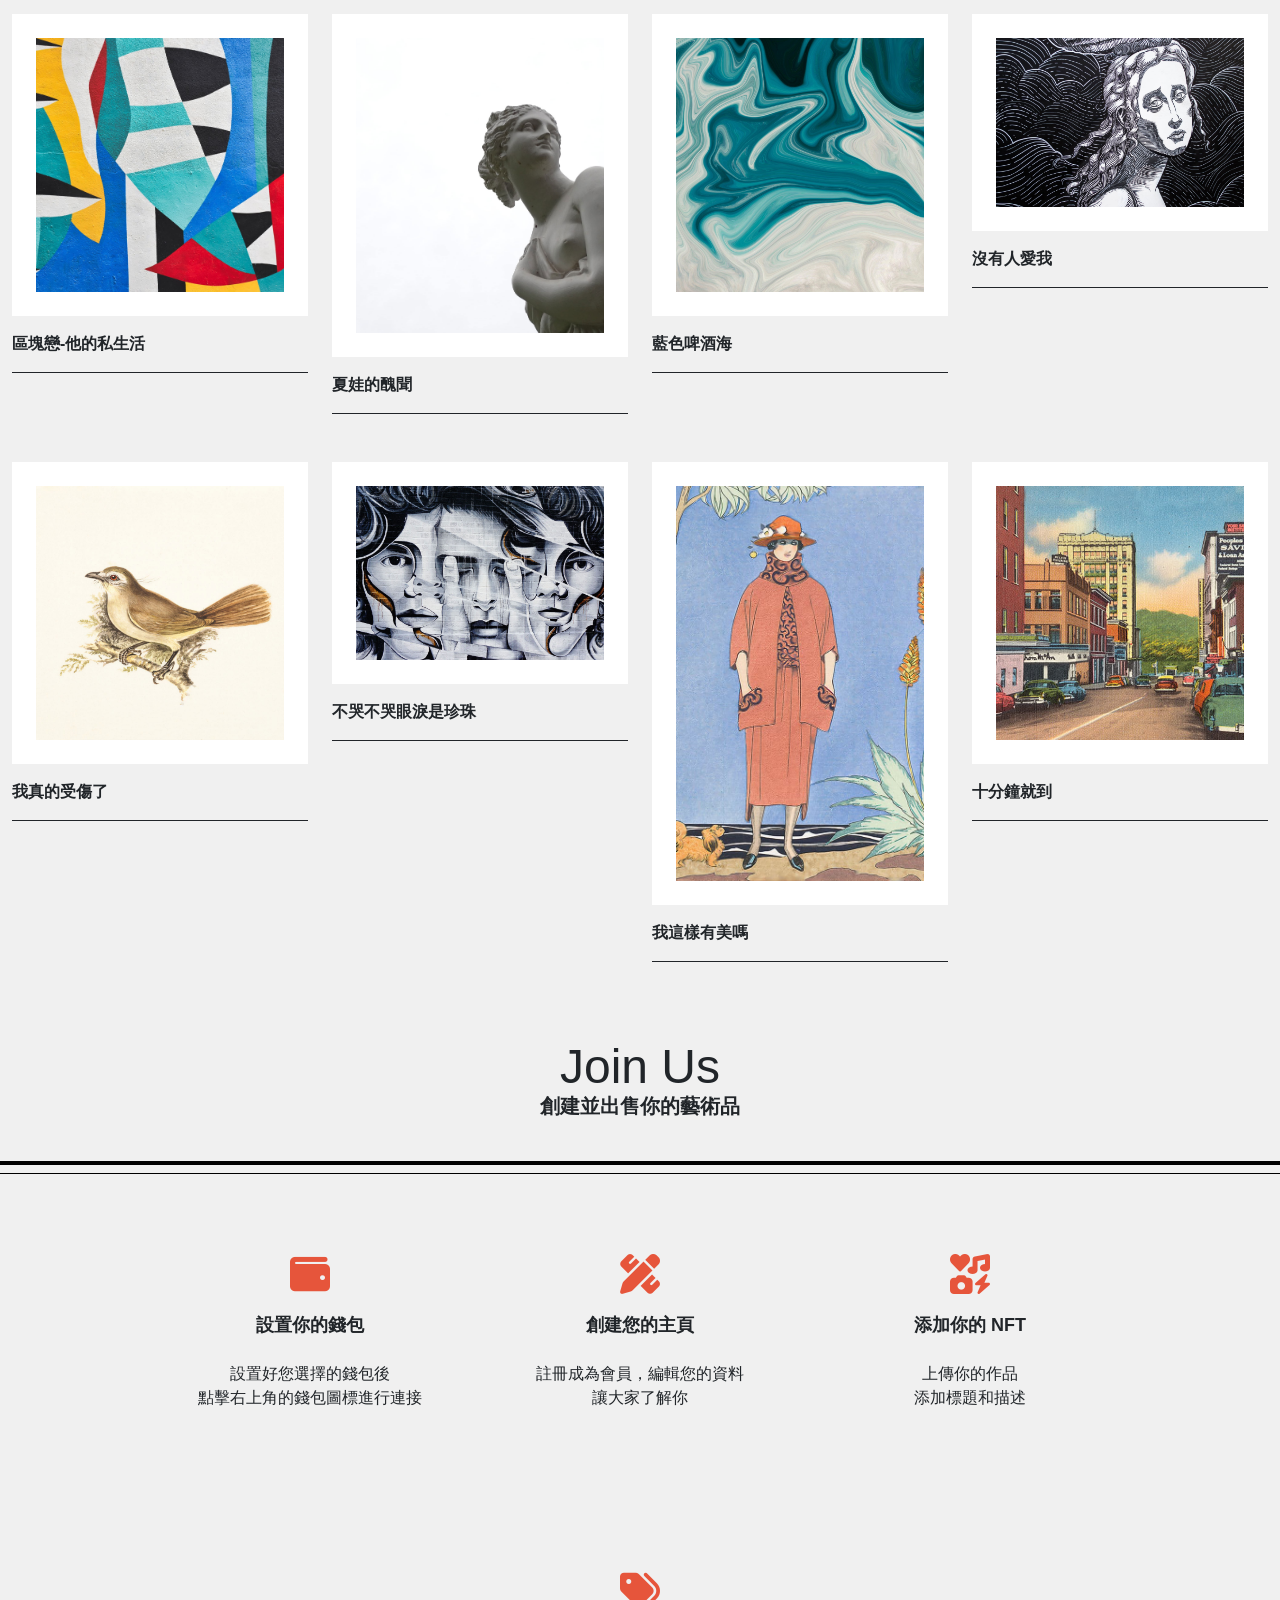
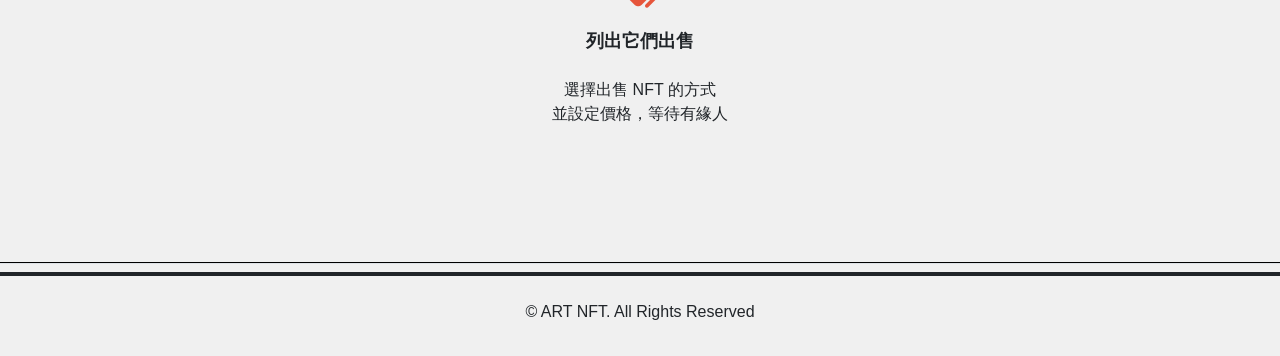
==== commit a8da6425: "Update 2022-09-19T04:59:15.319Z" ====
--- a/index.html
+++ b/index.html
@@ -21,50 +21,120 @@
 
   <body>
   
-  <div class="header">
-    <div class="container">
-      <div class="d-flex align-items-center justify-content-between">
-        <div class="header-logo">
-          <h1>
-            <a href="index.html">
-              <img src="./assets/images/logo.svg" alt="logo">
-            </a>
-          </h1>
-        </div>
-        <ul class="header-menu d-flex">
-          <li class="header-search d-flex align-items-center">
-            <form>
-              <div class="d-flex">
-                <input type="text" class="form-control w-230px bg-transparent border-0 shadow-none" id="search-btn"
-                placeholder="搜尋作品名稱、藝術家名稱" aria-label="搜尋作品名稱、藝術家名稱" aria-describedby="search-btn">
-              <label class="d-flex" for="search-btn">
-                <button class="btn border-0" type="submit" id="search-btn">
-                  <i class="fas fa-search fs-3"></i>
+  <section class="header">
+    <div class="container-fluid border-bottom border-dark">
+      <nav>
+        <div class="header-box container d-lg-flex d-md-none d-none">
+          <!-- LOGO -->
+          <div class="header-logo">
+            <h1>
+              <a class="header-brand align-middle flex-grow-1" href="index.html">
+                LOGO
+              </a>
+            </h1>
+          </div>
+          <div class="header-bar d-lg-flex d-md-flex d-none">
+            <!-- search -->
+            <div class="header-search d-flex align-items-center">
+              <input class="header-search-bar" type="text" name="search" id="search" placeholder="搜尋作品名稱、藝術家名稱"/>
+              <button class="header-search-btn border-0">
+                <i class="fas fa-search"></i>
+              </button>
+            </div>
+            <!-- menu -->
+            <ul class="header-menu d-flex">
+              <li class="header-menu-item">
+                <a href="explore.html" class="fw-bold">
+                  探索
+                </a>
+              </li>
+              <li class="header-menu-item">
+                <a href="ranking.html" class="fw-bold">
+                  市值
+                </a>
+              </li>
+              <li class="header-menu-item">
+                <a href="#" class="wallet fw-bold ">
+                  <i class="fa-solid fa-wallet fs-3"></i>
+                </a>
+              </li>
+            </ul>
+          </div>
+        </div>
+        <!-- mobile搜尋框 -->
+        <div class="header-mobile-box d-flex justify-content-between align-items-end d-lg-none">
+          <div class="header-logo">
+            <h1>
+              <a class="header-brand align-middle flex-grow-1" href="index.html">
+                LOGO
+              </a>
+            </h1>
+          </div>
+          <div class="d-flex">
+            <a href="#" class="navbar-search">
+              <i class="fa-solid fa-magnifying-glass text-black align-middle" style="font-size: 18px;"></i>
+            </a>
+            <!-- monile漢堡選單 -->
+            <button
+              class="header-mobile-ham"
+              type="button"
+              data-bs-toggle="collapse"
+              data-bs-target="#navbarSupportedContent"
+              aria-controls="navbarSupportedContent"
+              aria-expanded="false"
+              aria-label="Toggle navigation"
+            >
+            <i class="fa-solid fa-bars text-black" style="font-size: 21px;"></i>
+            </button>
+          </div>
+        </div>
+        <!-- monile搜尋框展開 -->
+        <div class="search-bar-open pt-2 fixed-top d-none">
+          <div class="container">
+            <div class="d-flex justify-content-center align-items-center">
+              <button
+                type="button"
+                class="search-bar-back btn btn-link text-black shadow-none"
+              >
+                <i class="fa-solid fa-angle-left"></i>
+              </button>
+              <div class="input-group">
+                <input
+                  type="text"
+                  class="form-control bg-transparent border-0 shadow-none"
+                  placeholder="搜尋作品名稱、藝術家名稱"
+                  aria-describedby="search-arts"
+                />
+                <button
+                  class="btn bg-transparent border-0 shadow-none"
+                  type="button"
+                  id="search-arts"
+                >
+                  <i class="fas fa-search"></i>
                 </button>
-              </label>
               </div>
-
-            </form>
-          </li>
-          <li class="header-menu-item">
-            <a href="explore.html">
-              探索
-            </a>
-          </li>
-          <li class="header-menu-item">
-            <a href="ranking.html">
-              市值
-            </a>
-          </li>
-          <li class="header-menu-wallet">
-            <a href="#">
-              <i class="fas fa-wallet fs-3"></i>
-            </a>
-          </li>
-        </ul>
-      </div>
+            </div>
+          </div>
+        </div>
+        <div class="bg-white mb-0 d-lg-none">
+          <div class="header-mobile-menu collapse navbar-collapse" id="navbarSupportedContent">
+            <ul class="navbar-nav me-auto mb-0">
+              <li class="nav-item py-4 text-center">
+                <a class="fw-bold nav-link" aria-current="page" href="explore.html">
+                  探索
+                </a>
+              </li>
+              <li class="nav-item py-4 text-center">
+                <a class="fw-bold nav-link" aria-current="page" href="ranking.html">
+                  市值
+                </a>
+              </li>
+            </ul>
+          </div>
+        </div>
+        </nav>
     </div>
-  </div>
+  </section>
   <main>
     <!--區塊1-->
 <section class="index-banner">
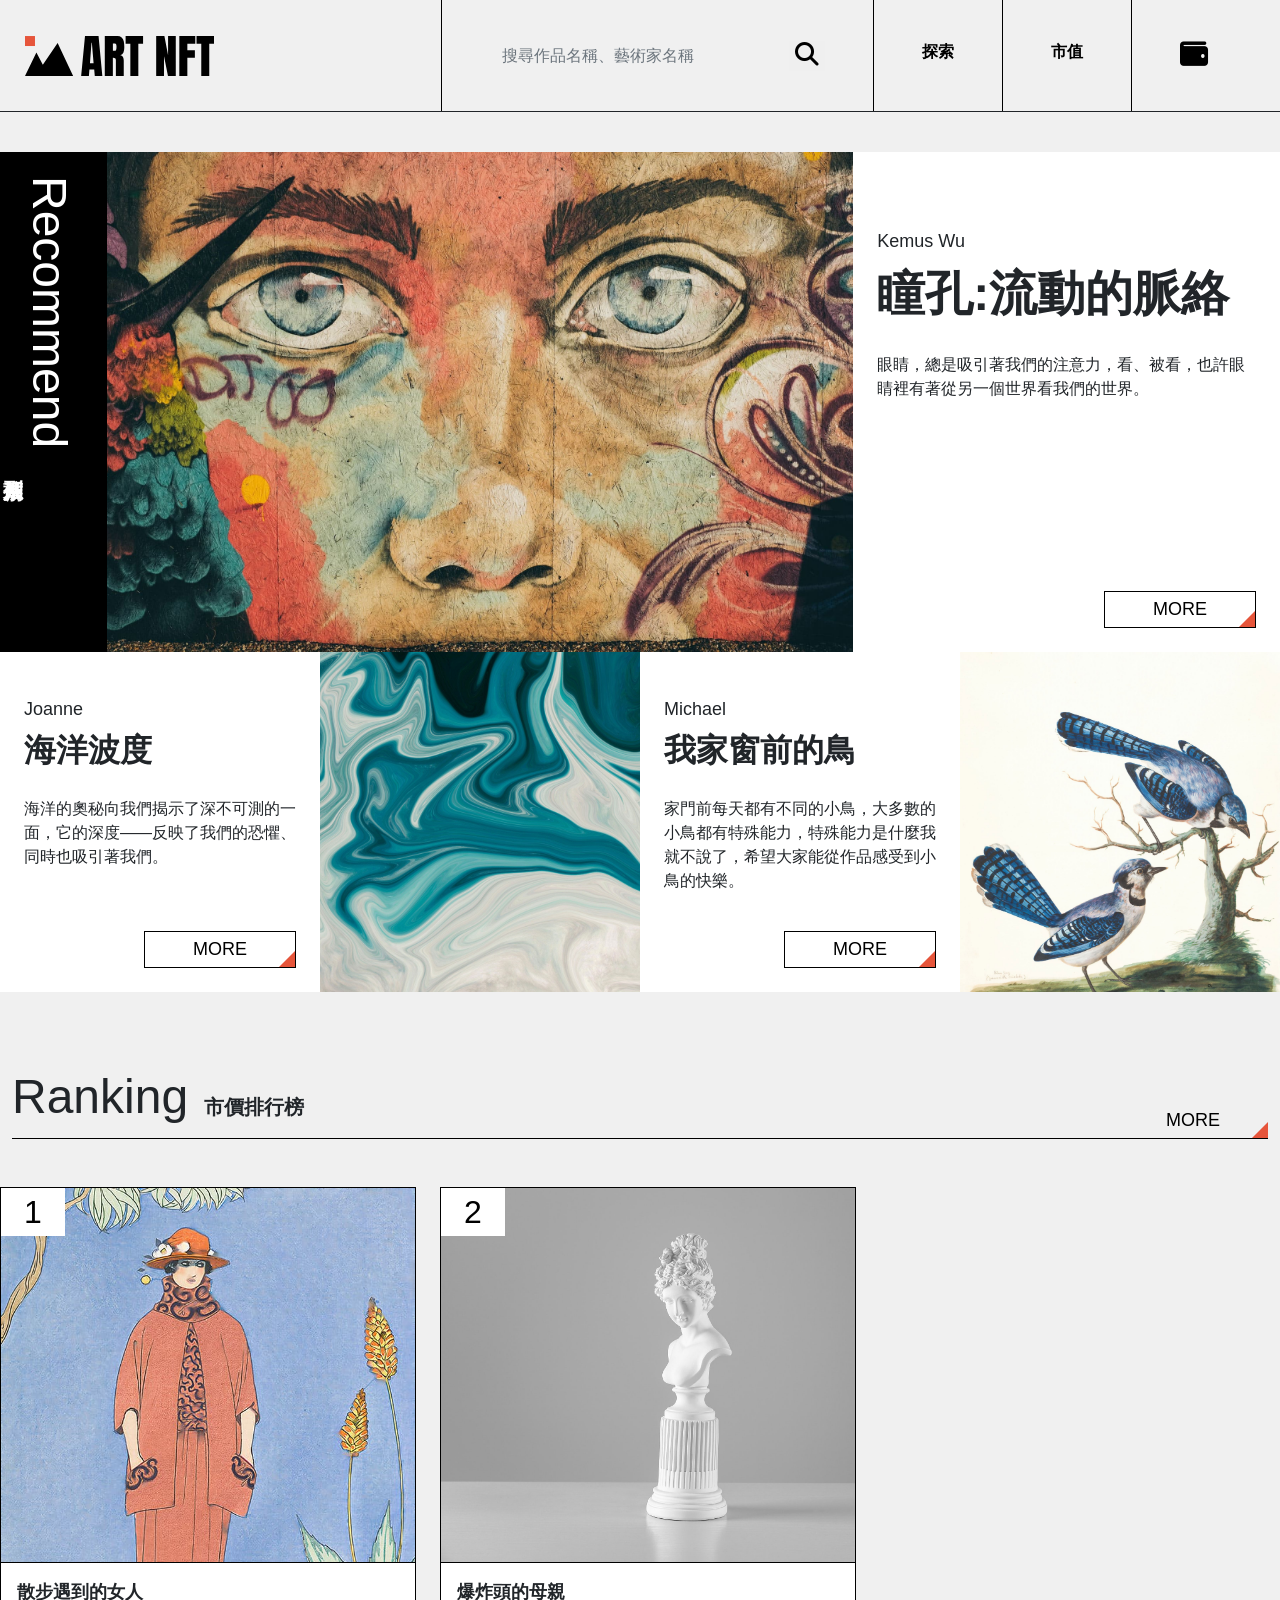
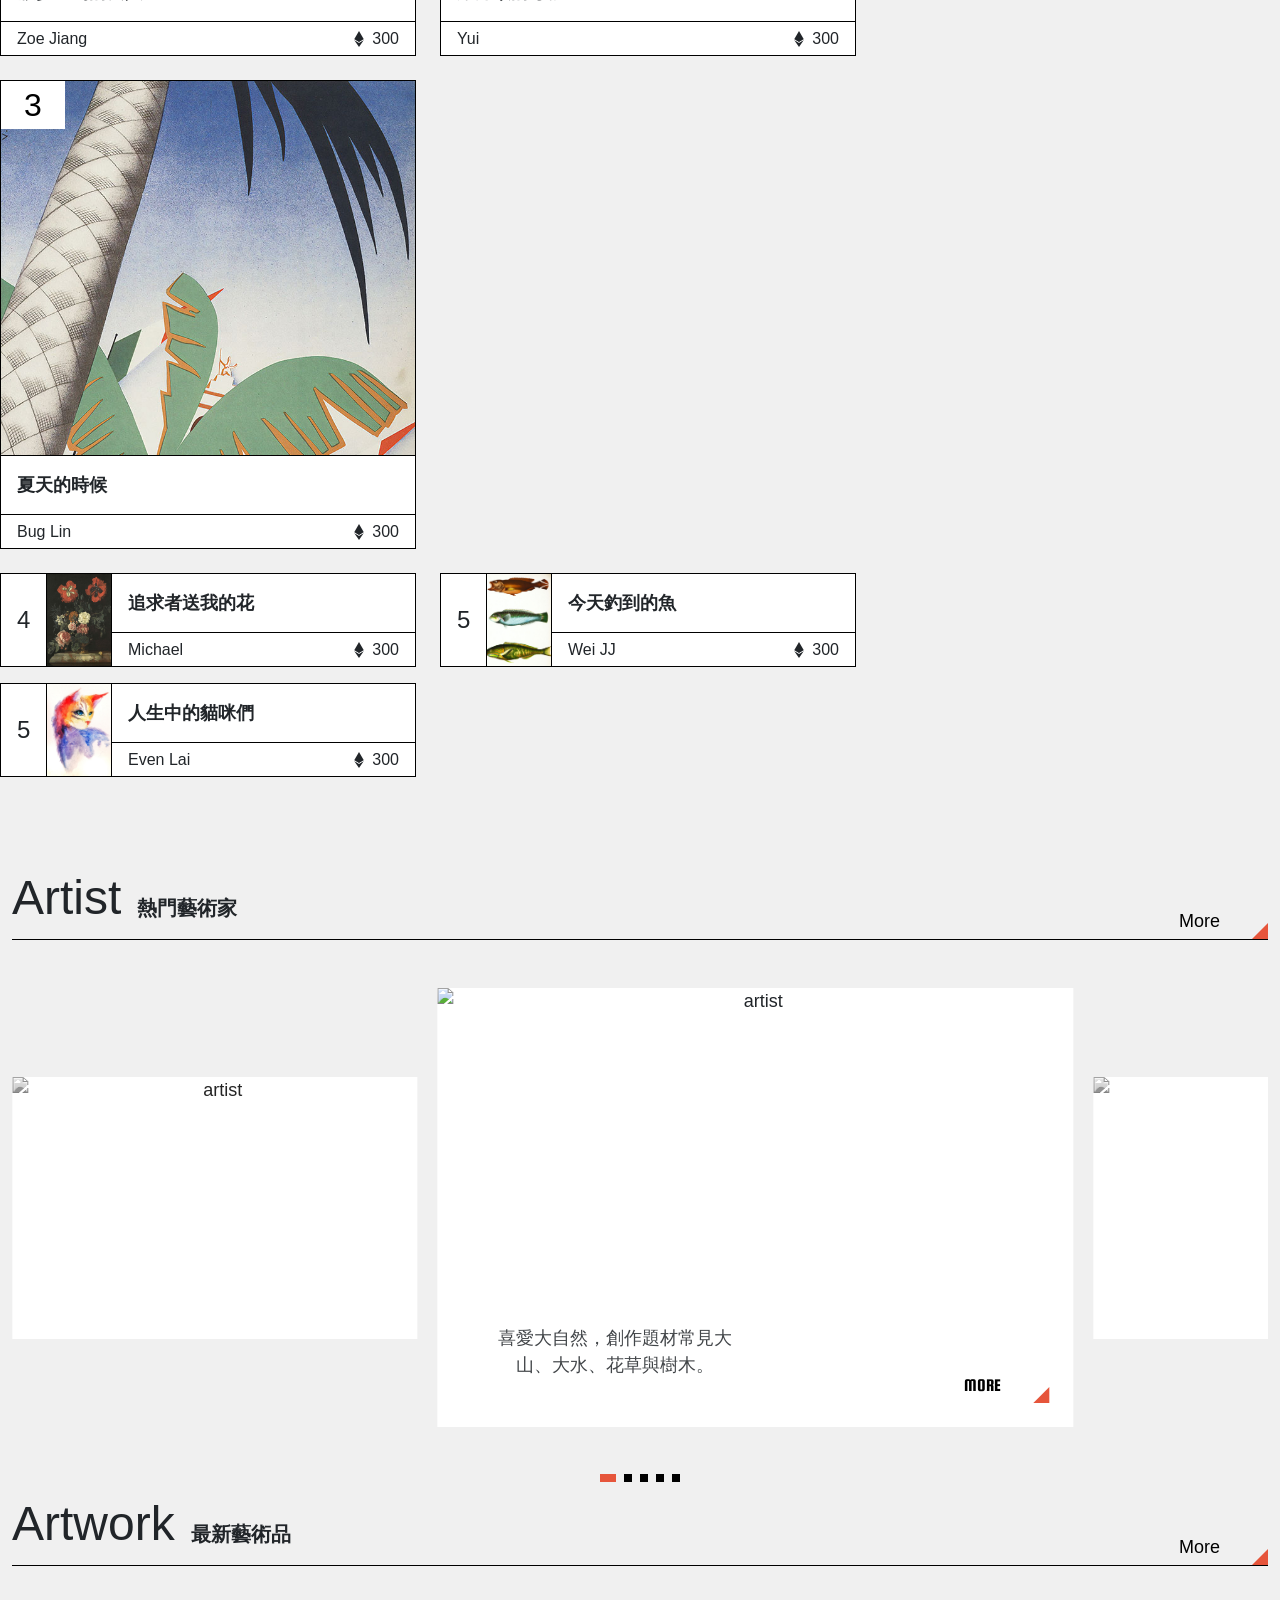
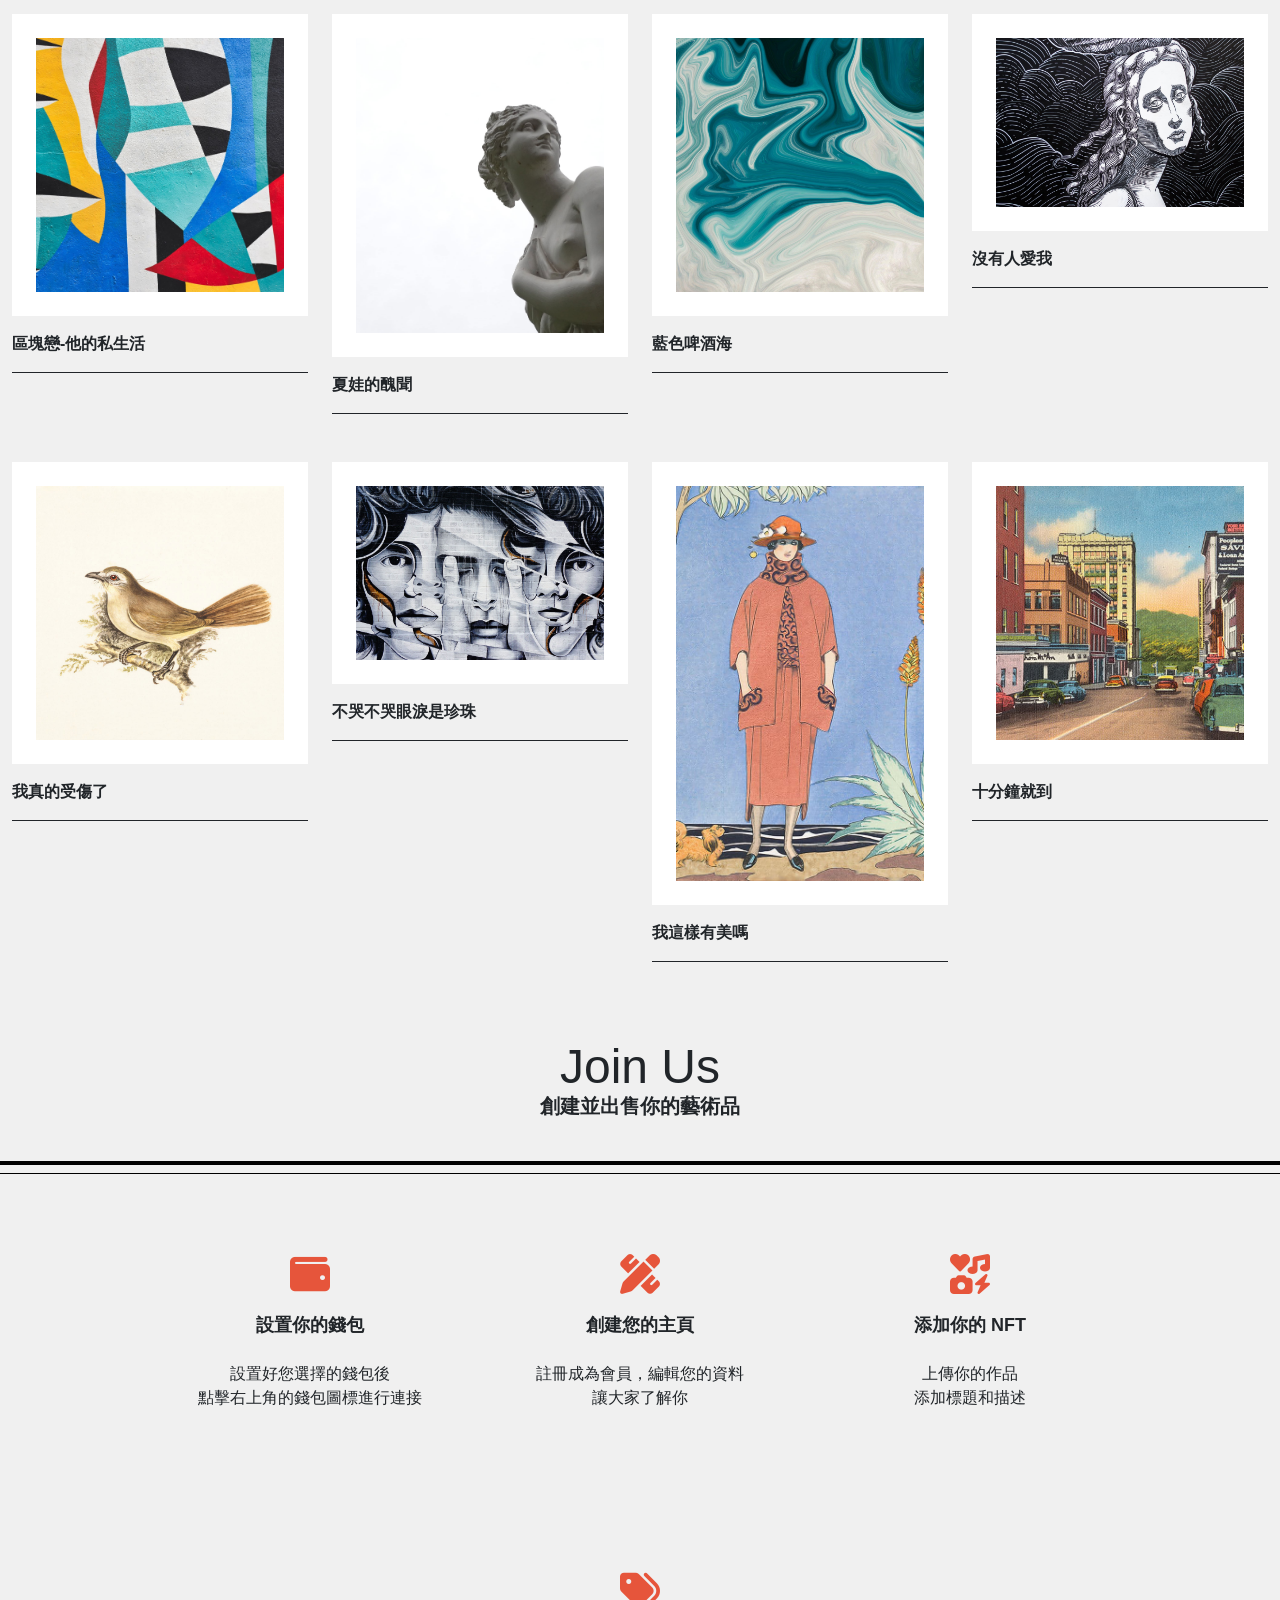
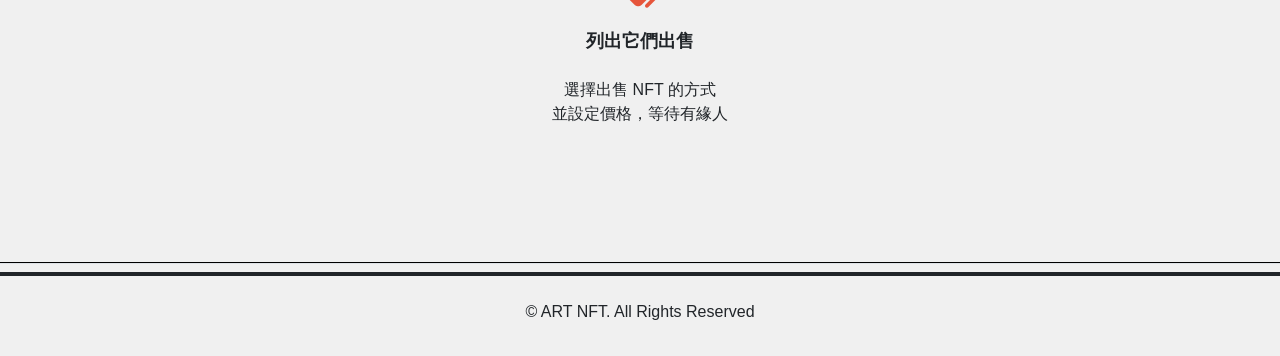
==== commit 0e8bf491: "Update 2022-09-19T06:45:19.844Z" ====
--- a/index.html
+++ b/index.html
@@ -36,7 +36,12 @@
           <div class="header-bar d-lg-flex d-md-flex d-none">
             <!-- search -->
             <div class="header-search d-flex align-items-center">
-              <input class="header-search-bar" type="text" name="search" id="search" placeholder="搜尋作品名稱、藝術家名稱"/>
+              <input
+              type="text"
+              class="form-control bg-transparent border-0 shadow-none"
+              placeholder="搜尋作品名稱、藝術家名稱"
+              aria-describedby="search-arts"
+            />
               <button class="header-search-btn border-0">
                 <i class="fas fa-search"></i>
               </button>
@@ -118,7 +123,7 @@
         </div>
         <div class="bg-white mb-0 d-lg-none">
           <div class="header-mobile-menu collapse navbar-collapse" id="navbarSupportedContent">
-            <ul class="navbar-nav me-auto mb-0">
+            <ul class="navbar-nav mx-auto mb-0">
               <li class="nav-item py-4 text-center">
                 <a class="fw-bold nav-link" aria-current="page" href="explore.html">
                   探索
@@ -127,6 +132,11 @@
               <li class="nav-item py-4 text-center">
                 <a class="fw-bold nav-link" aria-current="page" href="ranking.html">
                   市值
+                </a>
+              </li>
+              <li class="nav-item py-4 text-center">
+                <a class="fw-bold nav-link" aria-current="page" href="#">
+                  連結錢包
                 </a>
               </li>
             </ul>
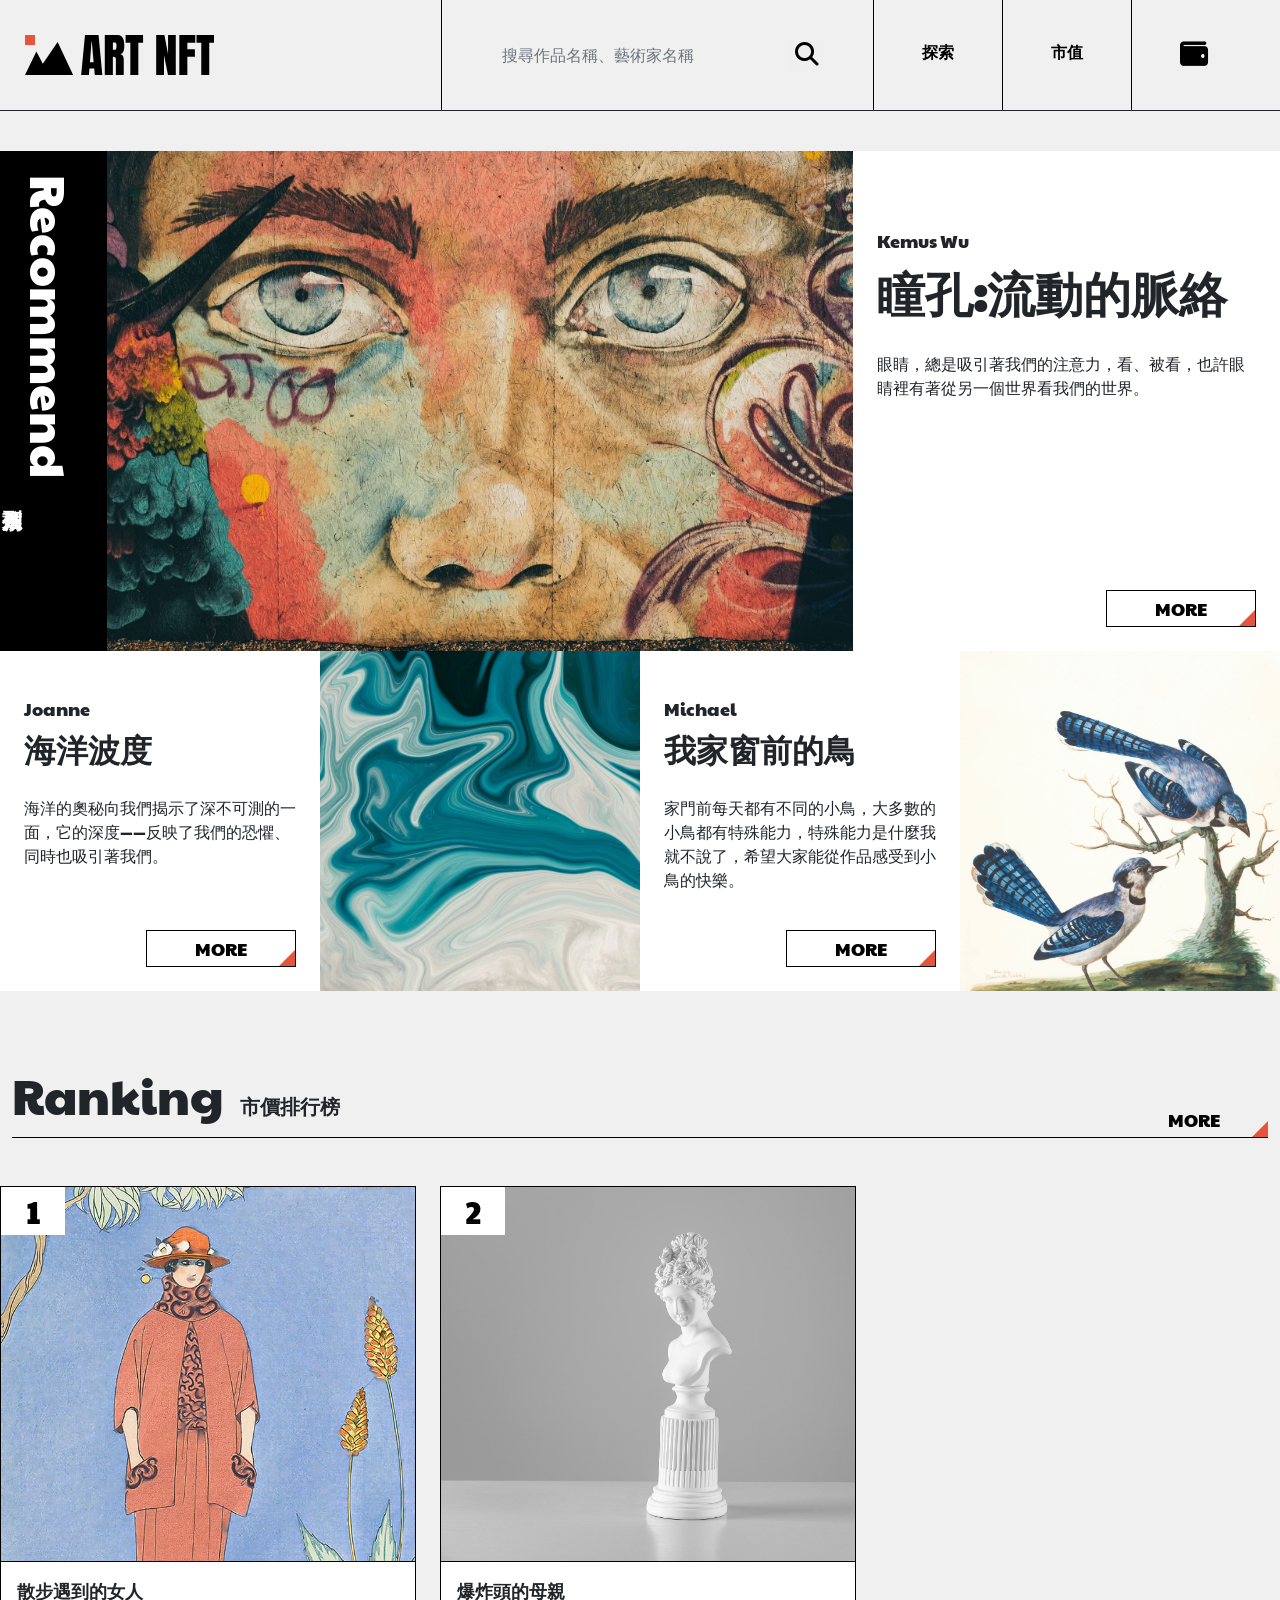
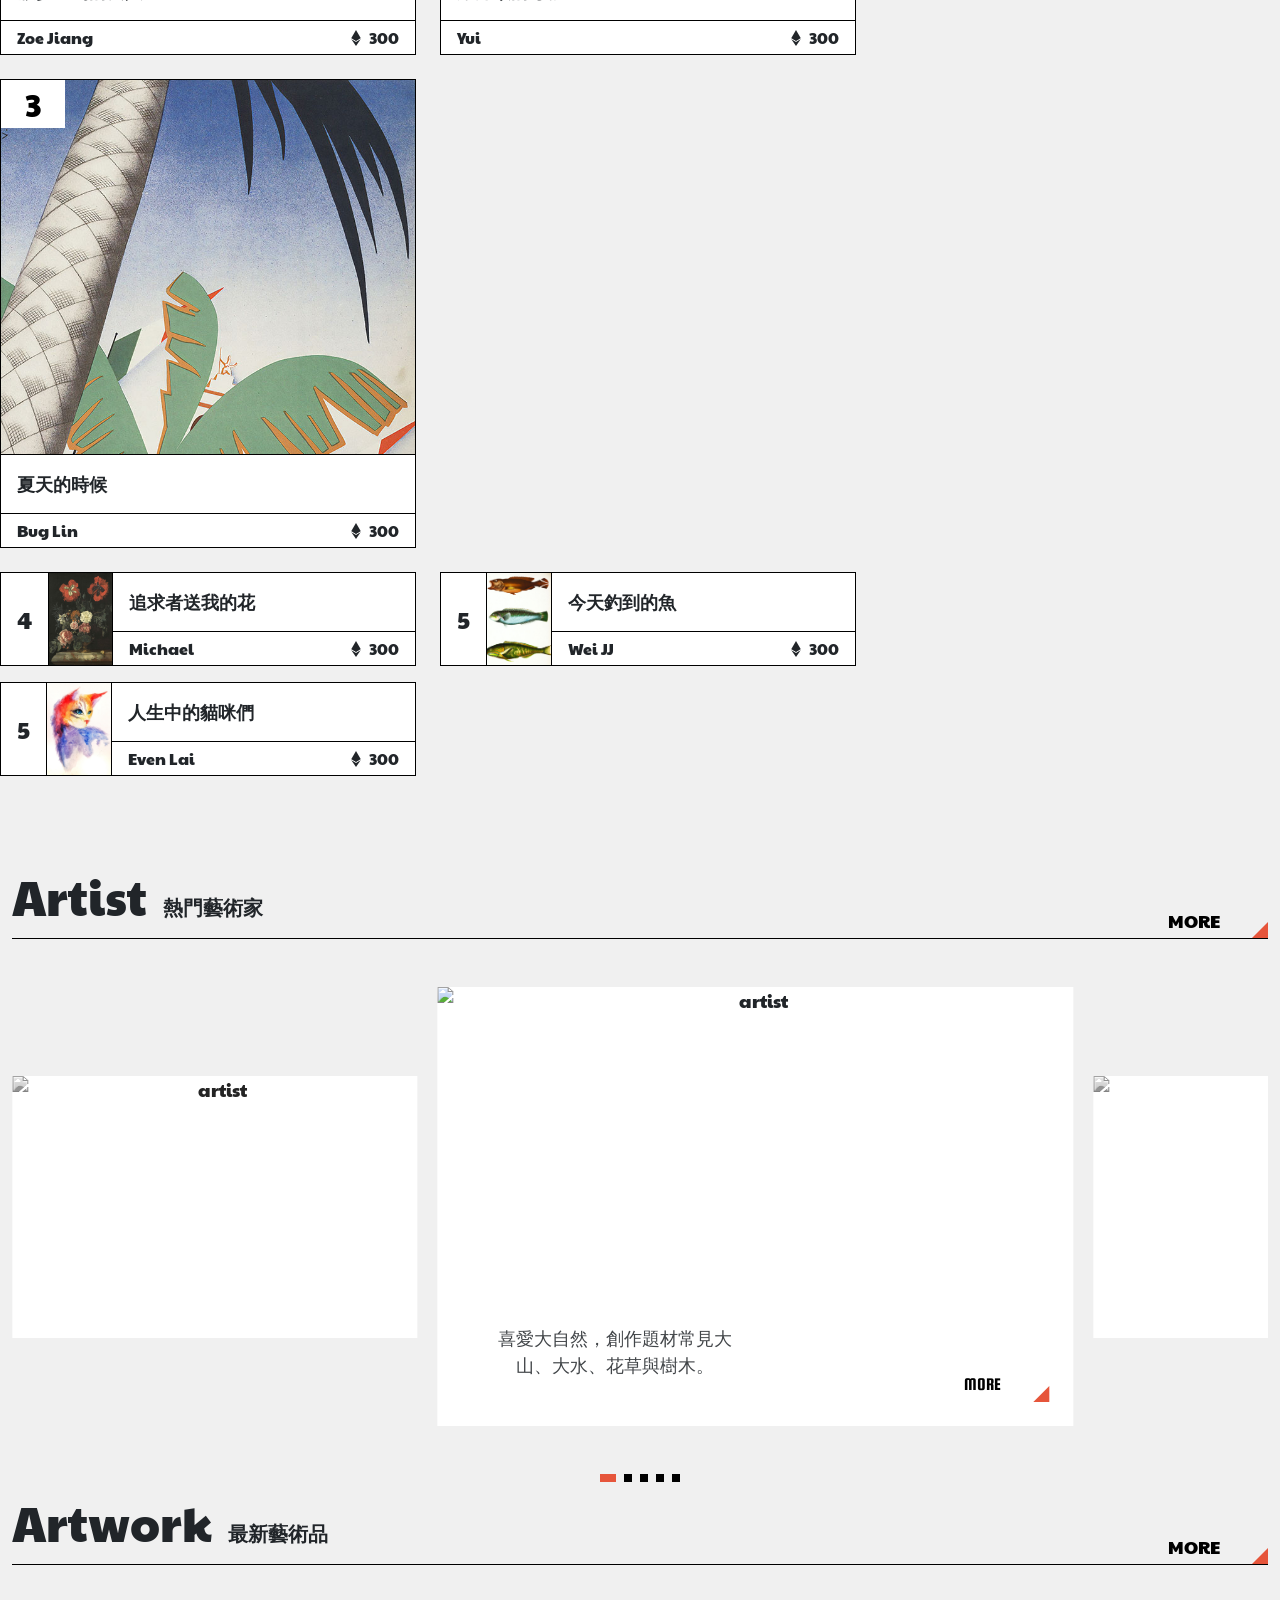
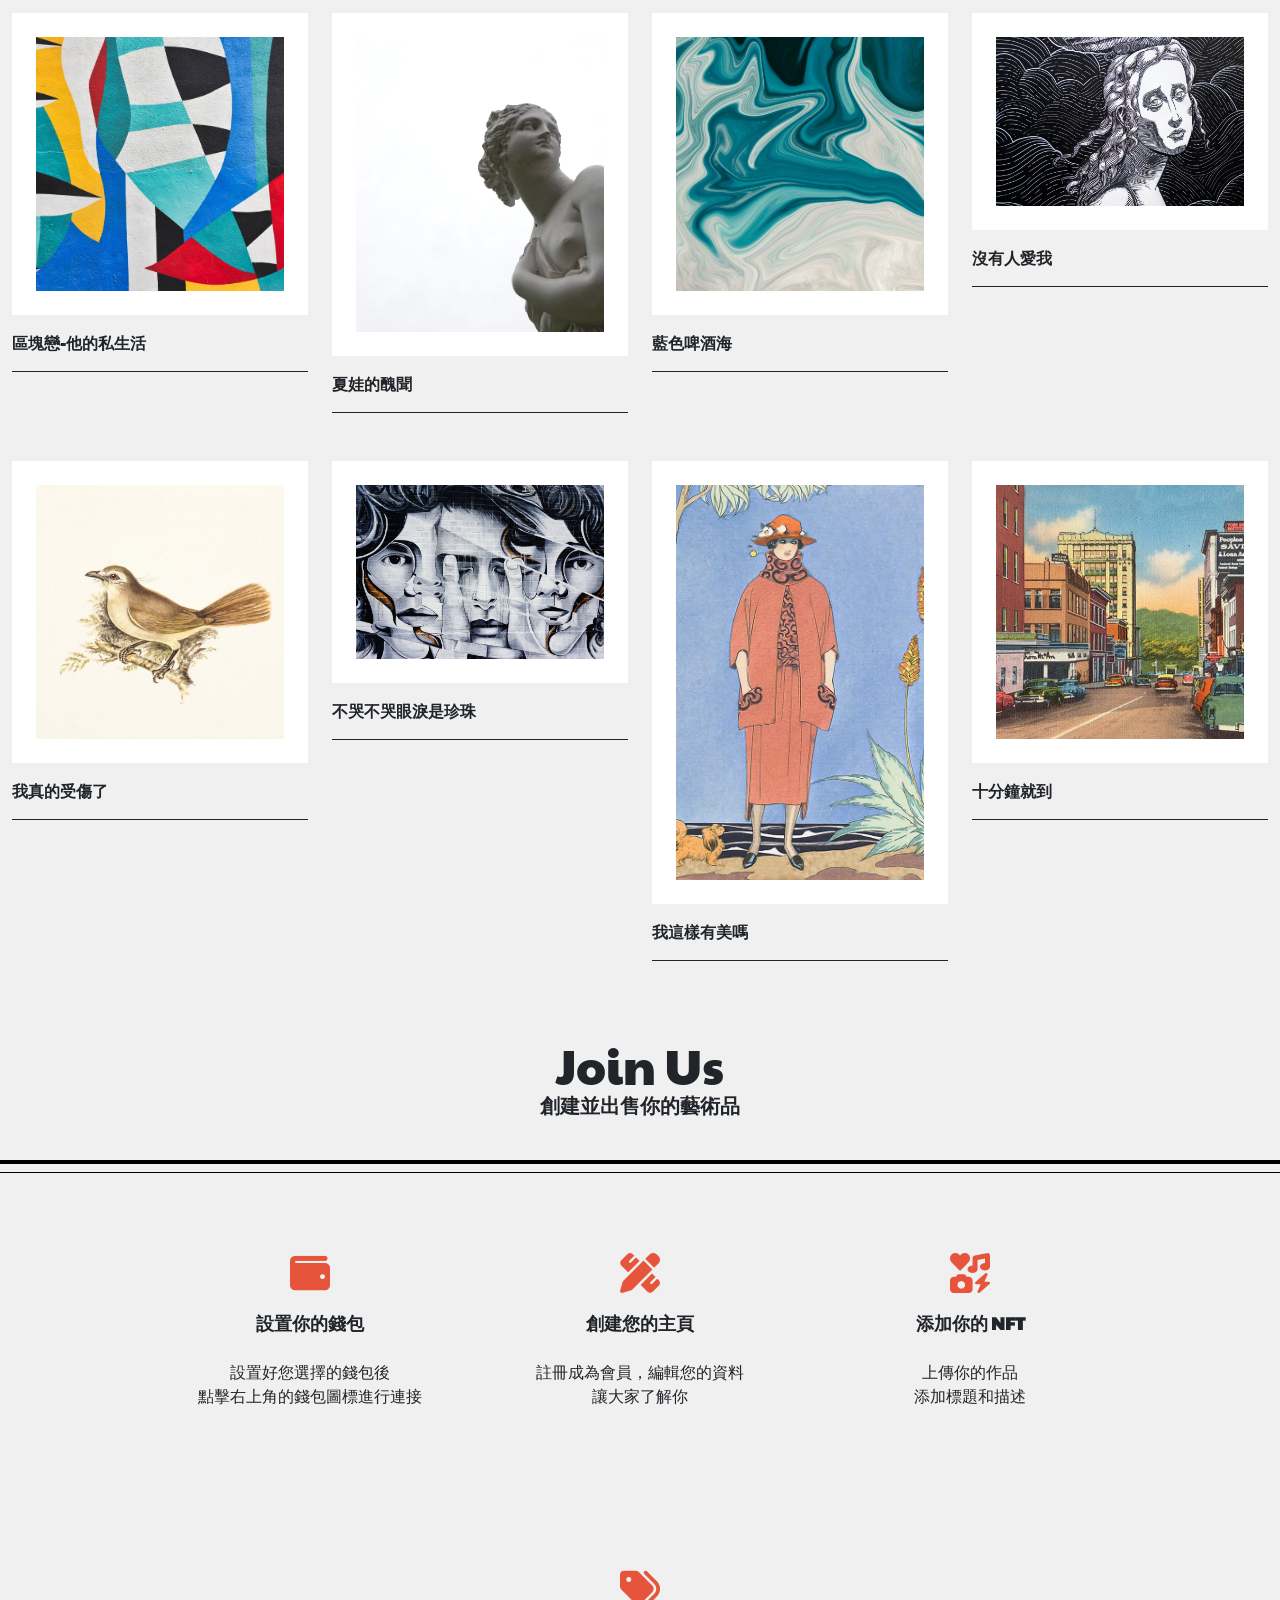
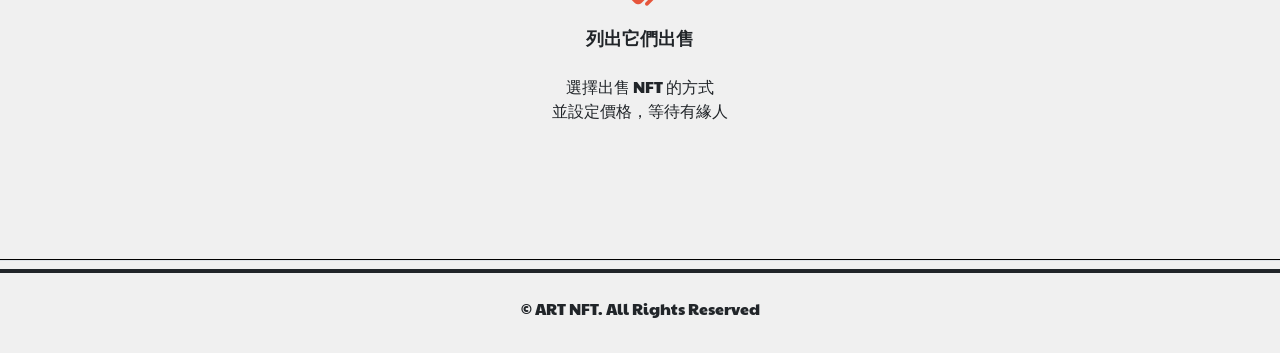
==== commit b5d253a5: "Update 2022-09-19T08:39:38.763Z" ====
--- a/index.html
+++ b/index.html
@@ -207,7 +207,7 @@
         <h4 class="fw-bold d-lg-block d-md-block d-none">市價排行榜</h4>
       </div>
       <div class="position-absolute bottom-0 end-0">
-        <a href="#" class="subtitle-button position-relative">
+        <a href="ranking.html" class="subtitle-button position-relative">
           MORE
           <span class="subtitle-triangle"></span>
         </a>
@@ -222,7 +222,7 @@
             </div>
             <div class="ranking-button">
               <span class="position-relative">
-                more
+                MORE
               </span>
               <span class="ranking-triangle"></span>
             </div>
@@ -247,7 +247,7 @@
             </div>
             <div class="ranking-button">
               <span class="position-relative">
-                more
+                MORE
               </span>
               <span class="ranking-triangle"></span>
             </div>
@@ -273,7 +273,7 @@
           </div>
           <div class="ranking-button">
             <span class="position-relative">
-              more
+              MORE
             </span>
             <span class="ranking-triangle"></span>
           </div>
@@ -407,8 +407,8 @@
         <h4 class="fw-bold d-lg-block d-md-block d-none">熱門藝術家</h4>
       </div>
       <div class="position-absolute bottom-0 end-0">
-        <a href="#" class="subtitle-button position-relative">
-          More
+        <a href="introduce.html" class="subtitle-button position-relative">
+          MORE
           <span class="subtitle-triangle"></span>
         </a>
       </div>
@@ -428,7 +428,7 @@
                           <p>​喜愛大自然，創作題材常見大山、大水、花草與樹木。</p>
                         </div>
                         <div class="w-100 text-end swiper-button">
-                          <a href="artist-intro.html" class="btn btn-more btn-more-outline swiper-more">MORE</a>
+                          <a href="introduce.html" class="btn btn-more btn-more-outline swiper-more">MORE</a>
                           <span class="button-triangle"></span>
                         </div>
                       </div>
@@ -443,7 +443,7 @@
                           <p>​喜愛大自然，創作題材常見大山、大水、花草與樹木。</p>
                         </div>
                         <div class="w-100 text-end swiper-button">
-                          <a href="artist-intro.html" class="btn btn-more btn-more-outline swiper-more">MORE</a>
+                          <a href="introduce.html" class="btn btn-more btn-more-outline swiper-more">MORE</a>
                           <span class="button-triangle"></span>
                         </div>
                       </div>
@@ -458,7 +458,7 @@
                         <p>​喜愛大自然，創作題材常見大山、大水、花草與樹木。</p>
                       </div>
                       <div class="w-100 text-end swiper-button">
-                        <a href="artist-intro.html" class="btn btn-more btn-more-outline swiper-more">MORE</a>
+                        <a href="introduce.html" class="btn btn-more btn-more-outline swiper-more">MORE</a>
                         <span class="button-triangle"></span>
                       </div>
                     </div>
@@ -472,7 +472,7 @@
                           <p>​喜愛大自然，創作題材常見大山、大水、花草與樹木。</p>
                         </div>
                         <div class="w-100 text-end swiper-button">
-                          <a href="artist-intro.html" class="btn btn-more btn-more-outline swiper-more">MORE</a>
+                          <a href="introduce.html" class="btn btn-more btn-more-outline swiper-more">MORE</a>
                           <span class="button-triangle"></span>
                         </div>
                       </div>
@@ -486,7 +486,7 @@
                           <p>​喜愛大自然，創作題材常見大山、大水、花草與樹木。</p>
                         </div>
                         <div class="w-100 text-end swiper-button">
-                          <a href="artist-intro.html" class="btn btn-more btn-more-outline swiper-more">MORE</a>
+                          <a href="introduce.html" class="btn btn-more btn-more-outline swiper-more">MORE</a>
                           <span class="button-triangle"></span>
                         </div>
                       </div>
@@ -507,8 +507,8 @@
         <h4 class="fw-bold d-lg-block d-md-block d-none">最新藝術品</h4>
       </div>
       <div class="position-absolute bottom-0 end-0">
-        <a href="#" class="subtitle-button position-relative">
-          More
+        <a href="explore.html" class="subtitle-button position-relative">
+          MORE
           <span class="subtitle-triangle"></span>
         </a>
       </div>
@@ -532,7 +532,7 @@
                     </p>
                     </div>
                     <div class="text-end">
-                    <a href="art-intro.html" class="btn btn-more btn-more-outline po">
+                    <a href="explore.html" class="btn btn-more btn-more-outline po">
                       MORE
                       <span class="button-triangle"></span>
                     </a>
@@ -561,7 +561,7 @@
                     </p>
                     </div>
                     <div class="text-end">
-                    <a href="art-intro.html" class="btn btn-more btn-more-outline position-relative">
+                    <a href="explore.html" class="btn btn-more btn-more-outline position-relative">
                       MORE
                       <span class="button-triangle"></span>
                     </a>
@@ -590,7 +590,7 @@
                     </p>
                     </div>
                     <div class="text-end">
-                    <a href="art-intro.html" class="btn btn-more btn-more-outline position-relative">
+                    <a href="explore.html" class="btn btn-more btn-more-outline position-relative">
                       MORE
                       <span class="button-triangle"></span>
                     </a>
@@ -619,7 +619,7 @@
                     </p>
                     </div>
                     <div class="text-end">
-                    <a href="art-intro.html" class="btn btn-more btn-more-outline position-relative">
+                    <a href="explore.html" class="btn btn-more btn-more-outline position-relative">
                       MORE
                       <span class="button-triangle"></span>
                     </a>
@@ -648,7 +648,7 @@
                     </p>
                     </div>
                     <div class="text-end">
-                    <a href="art-intro.html" class="btn btn-more btn-more-outline position-relative">
+                    <a href="explore.html" class="btn btn-more btn-more-outline position-relative">
                       MORE
                       <span class="button-triangle"></span>
                     </a>
@@ -677,7 +677,7 @@
                     </p>
                     </div>
                     <div class="text-end">
-                    <a href="art-intro.html" class="btn btn-more btn-more-outline po">
+                    <a href="explore.html" class="btn btn-more btn-more-outline po">
                       MORE
                       <span class="button-triangle"></span>
                     </a>
@@ -709,7 +709,7 @@
                     </p>
                     </div>
                     <div class="text-end">
-                    <a href="art-intro.html" class="btn btn-more btn-more-outline position-relative">
+                    <a href="explore.html" class="btn btn-more btn-more-outline position-relative">
                       MORE
                       <span class="button-triangle"></span>
                     </a>
@@ -738,7 +738,7 @@
                     </p>
                     </div>
                     <div class="text-end">
-                    <a href="art-intro.html" class="btn btn-more btn-more-outline position-relative">
+                    <a href="explore.html" class="btn btn-more btn-more-outline position-relative">
                       MORE
                       <span class="button-triangle"></span>
                     </a>
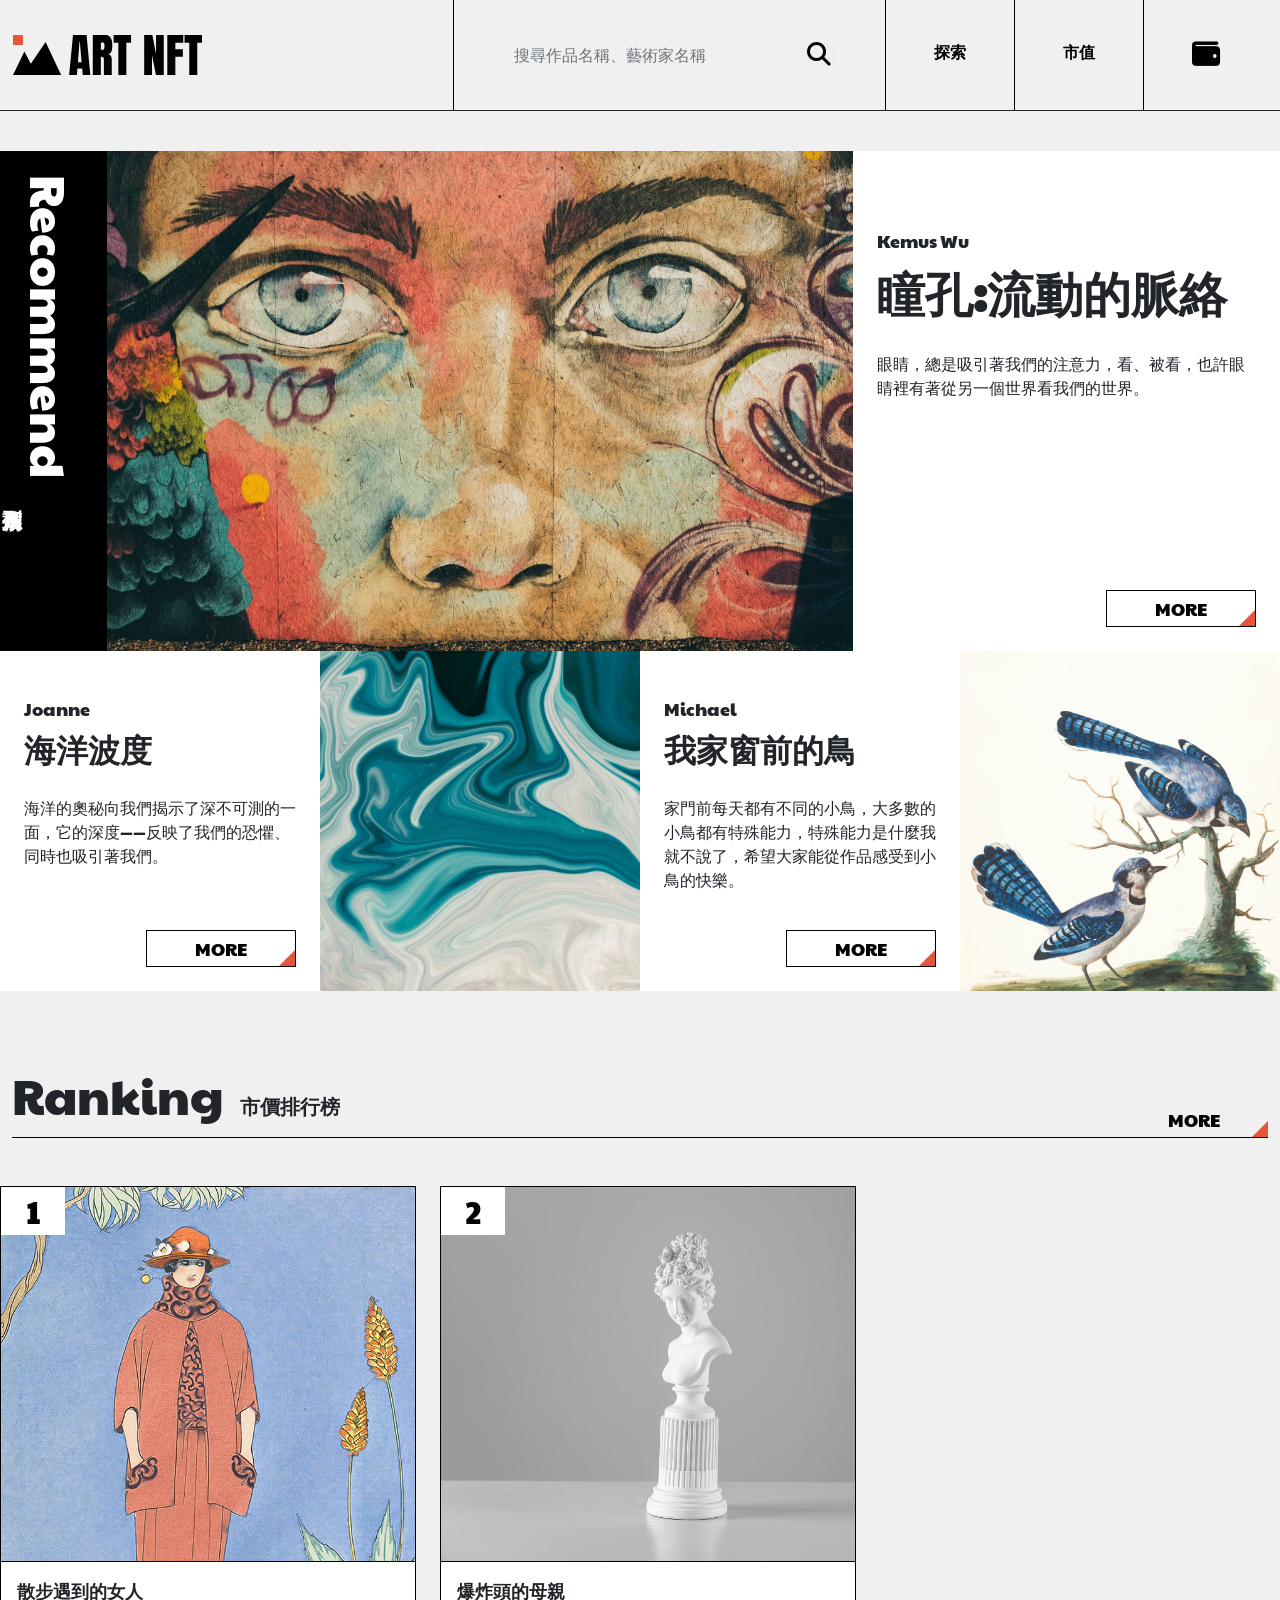
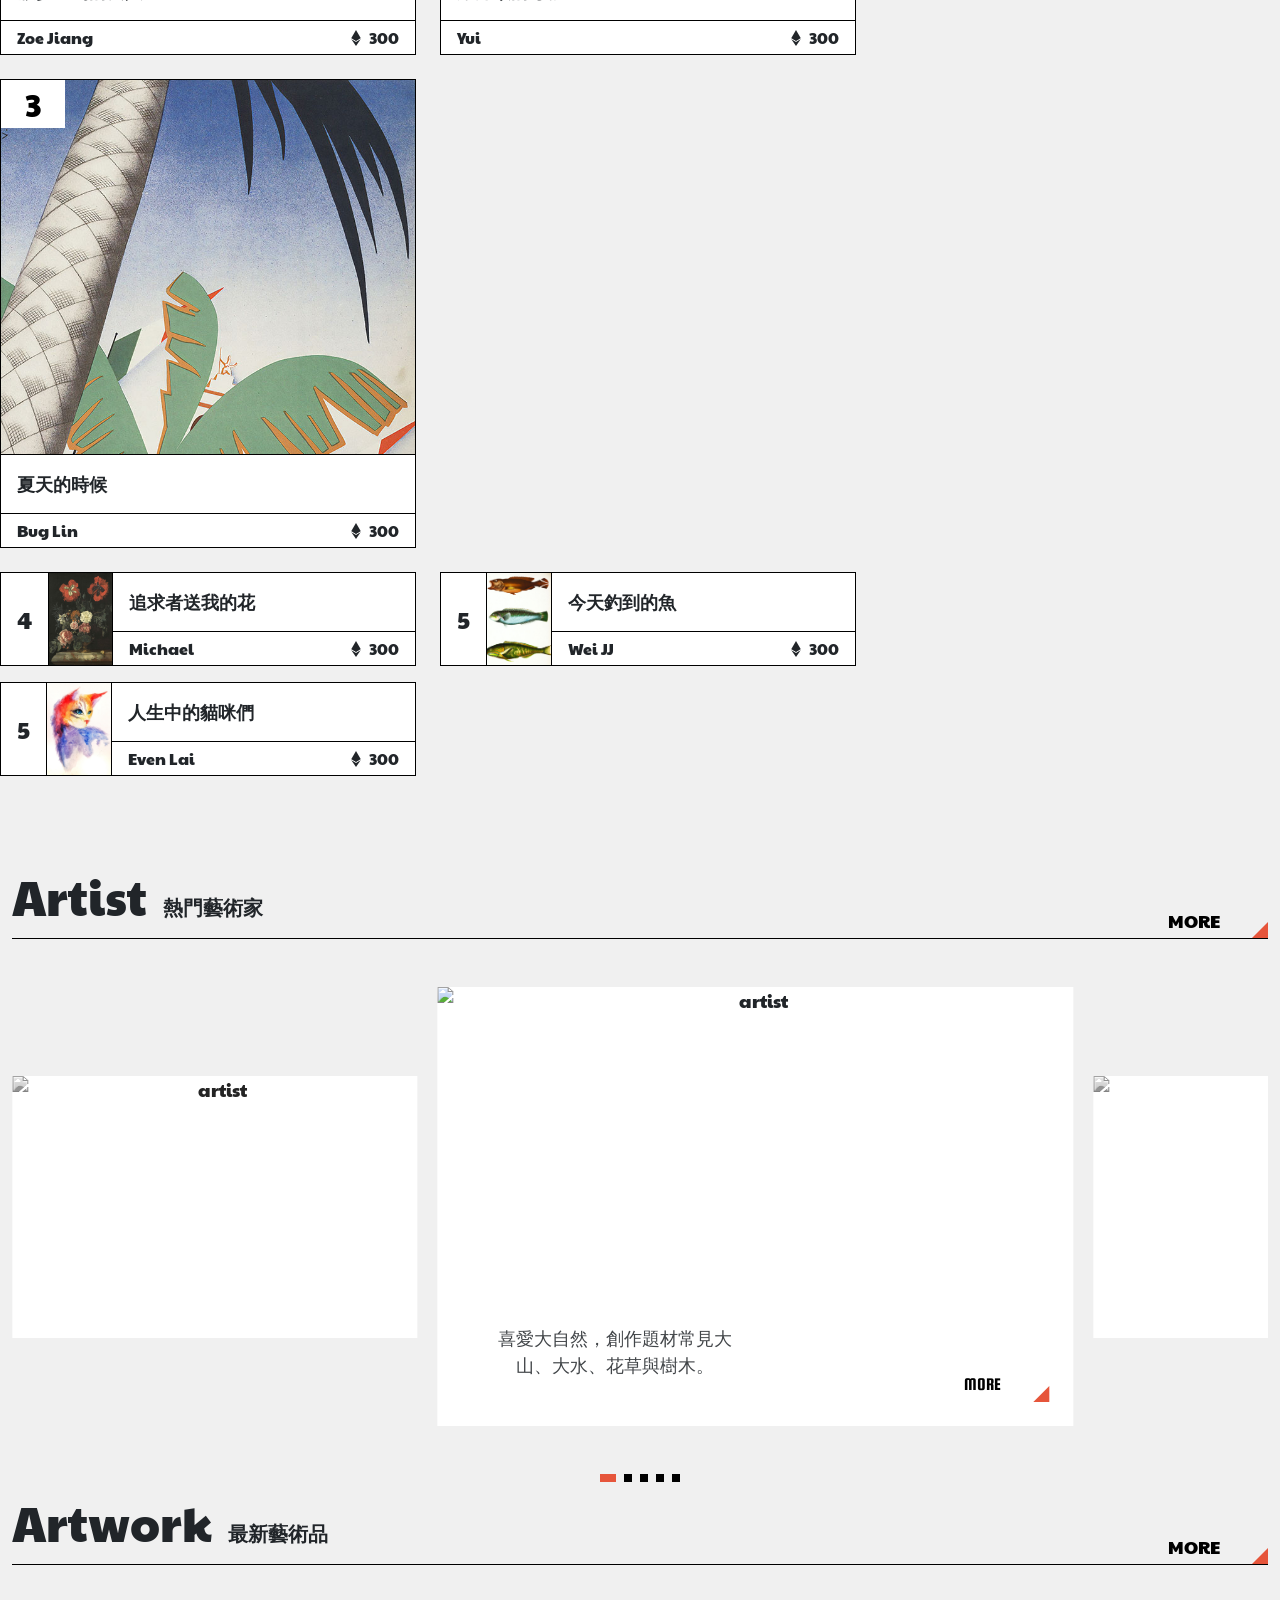
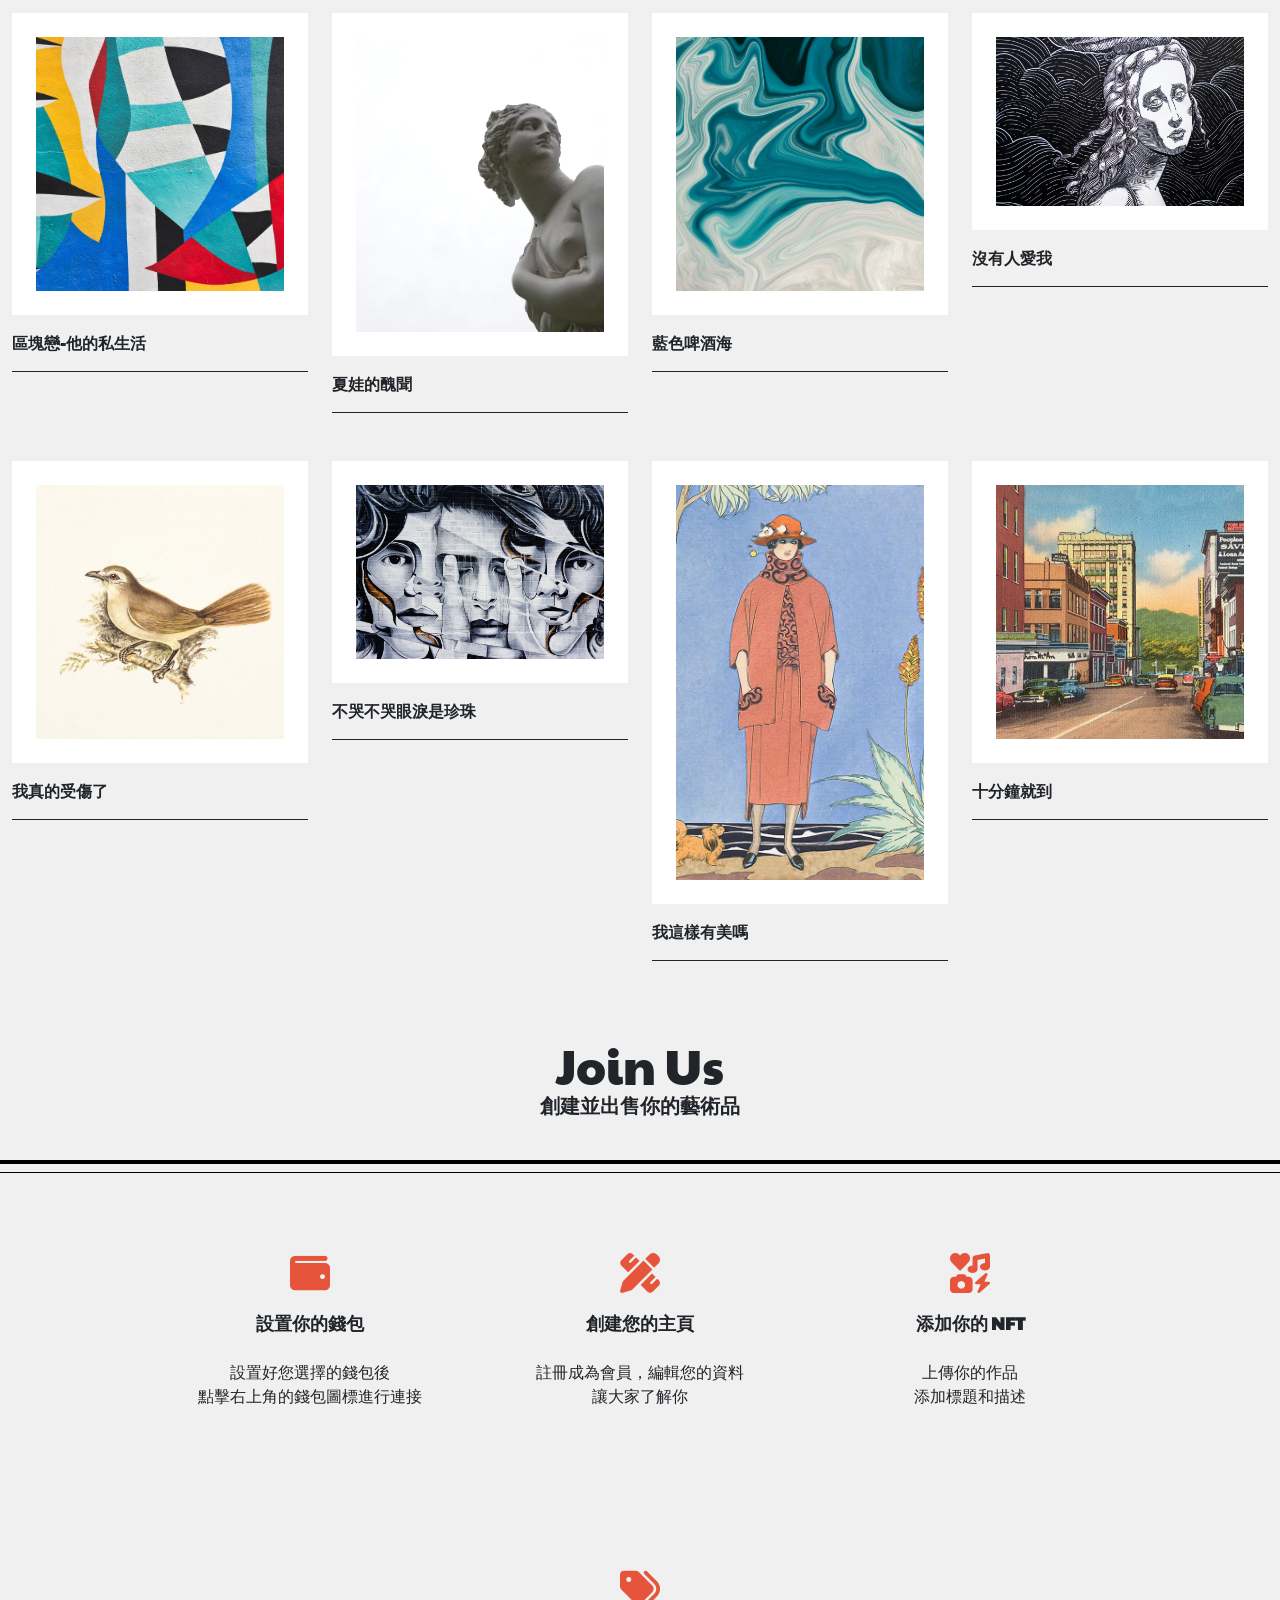
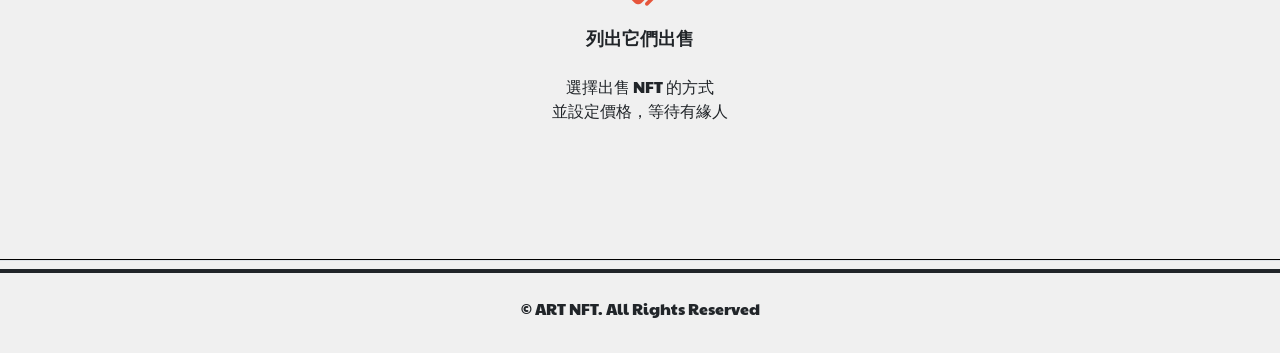
==== commit 8e05621d: "Update 2022-09-22T05:14:37.600Z" ====
--- a/index.html
+++ b/index.html
@@ -18,11 +18,10 @@
 
     <link rel="stylesheet" href="./assets/style/all.css">
   </head>
+  <body>
 
-  <body>
-  
   <section class="header">
-    <div class="container-fluid border-bottom border-dark">
+    <div class="border-bottom border-dark">
       <nav>
         <div class="header-box container d-lg-flex d-md-none d-none">
           <!-- LOGO -->
@@ -93,7 +92,7 @@
             </button>
           </div>
         </div>
-        <!-- monile搜尋框展開 -->
+        <!-- mobile搜尋框展開 -->
         <div class="search-bar-open pt-2 fixed-top d-none">
           <div class="container">
             <div class="d-flex justify-content-center align-items-center">
@@ -134,7 +133,7 @@
                   市值
                 </a>
               </li>
-              <li class="nav-item py-4 text-center">
+              <li class="nav-item nav-item-active py-4 text-center">
                 <a class="fw-bold nav-link" aria-current="page" href="#">
                   連結錢包
                 </a>
@@ -422,14 +421,15 @@
                   <div class="swiper-slide position-relative">
                       <img src="https://raw.githubusercontent.com/hexschool/2022-web-layout-training/main/week8-202207/artist01.jpg" alt="artist">
                       <div class="d-flex flex-column justify-content-between swiper-text">
-                        <div class="swiper-title text-white d-lg-block d-md-block d-none">Antony<br>Wu</div>
+                        <div class="swiper-title text-white">Antony<br>Wu</div>
                         <div class="swiper-title text-white d-lg-none d-md-none d-block">Antony Wu</div>
                         <div class="swiper-body">
                           <p>​喜愛大自然，創作題材常見大山、大水、花草與樹木。</p>
                         </div>
-                        <div class="w-100 text-end swiper-button">
-                          <a href="introduce.html" class="btn btn-more btn-more-outline swiper-more">MORE</a>
-                          <span class="button-triangle"></span>
+                        <div class="artist-item w-100 text-end swiper-button">
+                          <a href="introduce.html" class="btn btn-more btn-more-outline swiper-more">MORE
+                            <span class="button-triangle"></span>
+                          </a>                         
                         </div>
                       </div>
                   </div>
@@ -437,14 +437,15 @@
                   <div class="swiper-slide">
                       <img src="https://raw.githubusercontent.com/hexschool/2022-web-layout-training/main/week8-202207/artist02.jpg" alt="artist">
                       <div class="d-flex flex-column justify-content-between swiper-text">
-                        <div class="swiper-title text-white d-lg-block d-md-block d-none">Ray<br>Chang</div>
+                        <div class="swiper-title text-white">Ray<br>Chang</div>
                         <div class="swiper-title text-white d-lg-none d-md-none d-block">Ray Chang</div>
                         <div class="swiper-body">
                           <p>​喜愛大自然，創作題材常見大山、大水、花草與樹木。</p>
                         </div>
-                        <div class="w-100 text-end swiper-button">
-                          <a href="introduce.html" class="btn btn-more btn-more-outline swiper-more">MORE</a>
-                          <span class="button-triangle"></span>
+                        <div class="artist-item w-100 text-end swiper-button">
+                          <a href="introduce.html" class="btn btn-more btn-more-outline swiper-more">MORE
+                            <span class="button-triangle"></span>
+                          </a>
                         </div>
                       </div>
                     </div>
@@ -452,42 +453,47 @@
                   <div class="swiper-slide">
                     <img src="https://raw.githubusercontent.com/hexschool/2022-web-layout-training/main/week8-202207/artist03.jpg" alt="artist">
                     <div class="d-flex flex-column justify-content-between swiper-text">
-                      <div class="swiper-title text-white d-lg-block d-md-block d-none">Jason<br>Chen</div>
+                      <div class="swiper-title text-white">Jason<br>Chen</div>
                       <div class="swiper-title text-white d-lg-none d-md-none d-block">Jason Chen</div>
                       <div class="swiper-body">
                         <p>​喜愛大自然，創作題材常見大山、大水、花草與樹木。</p>
                       </div>
-                      <div class="w-100 text-end swiper-button">
-                        <a href="introduce.html" class="btn btn-more btn-more-outline swiper-more">MORE</a>
-                        <span class="button-triangle"></span>
+                      <div class="artist-item w-100 text-end swiper-button">
+                        <a href="introduce.html" class="btn btn-more btn-more-outline swiper-more">MORE
+                          <span class="button-triangle"></span>
+                        </a>
+                        
                       </div>
                     </div>
                   </div>
                   <div class="swiper-slide">
                       <img src="https://raw.githubusercontent.com/hexschool/2022-web-layout-training/main/week8-202207/artist04.jpg" alt="artist">
                       <div class="d-flex flex-column justify-content-between swiper-text">
-                        <div class="swiper-title text-white d-lg-block d-md-block d-none">Amber<br>Lin</div>
+                        <div class="swiper-title text-white">Amber<br>Lin</div>
                         <div class="swiper-title text-white d-lg-none d-md-none d-block">Amber Lin</div>
                         <div class="swiper-body">
                           <p>​喜愛大自然，創作題材常見大山、大水、花草與樹木。</p>
                         </div>
-                        <div class="w-100 text-end swiper-button">
-                          <a href="introduce.html" class="btn btn-more btn-more-outline swiper-more">MORE</a>
-                          <span class="button-triangle"></span>
+                        <div class="artist-item w-100 text-end swiper-button">
+                          <a href="introduce.html" class="btn btn-more btn-more-outline swiper-more">MORE
+                            <span class="button-triangle"></span>
+                          </a>
+                          
                         </div>
                       </div>
                     </div>
                   <div class="swiper-slide">
                       <img src="https://raw.githubusercontent.com/hexschool/2022-web-layout-training/main/week8-202207/artist05.jpg" alt="artist">
                       <div class="d-flex flex-column justify-content-between swiper-text">
-                        <div class="swiper-title text-white d-lg-block d-md-block d-none">Steven<br>Tsao</div>
+                        <div class="swiper-title text-white">Steven<br>Tsao</div>
                         <div class="swiper-title text-white d-lg-none d-md-none d-block">Steven Tsao</div>
                         <div class="swiper-body">
                           <p>​喜愛大自然，創作題材常見大山、大水、花草與樹木。</p>
                         </div>
-                        <div class="w-100 text-end swiper-button">
-                          <a href="introduce.html" class="btn btn-more btn-more-outline swiper-more">MORE</a>
-                          <span class="button-triangle"></span>
+                        <div class="artist-item w-100 text-end swiper-button">
+                          <a href="introduce.html" class="btn btn-more btn-more-outline swiper-more">MORE
+                            <span class="button-triangle"></span>
+                          </a>
                         </div>
                       </div>
                     </div>
@@ -523,7 +529,7 @@
             <a href="#">
                 <img src="./assets/images/art09.jpg" alt="區塊戀-他的私生活">
                 <div class="artwork__overlay p-3">
-                <div class=" border border-white p-3 h-100 d-flex flex-column justify-content-between">
+                <div class=" art-item border border-white p-3 h-100 d-flex flex-column justify-content-between">
                     <div class="text-white">
                     <p class="mb-3">區塊戀-他的私生活</p>
                     <p>
@@ -541,9 +547,9 @@
                 </div>
             </a>
             </div>
-            <h2 class="fw-bold py-3 border-bottom border-dark">
+            <h4 class="fw-bold py-3 border-bottom border-dark">
               區塊戀-他的私生活
-            </h2>
+            </h4>
         </div>
         </li>
         <li class="col grid-masonry-item index-art-item-2">
@@ -552,7 +558,7 @@
             <a href="#">
                 <img src="./assets/images/art10.jpg" alt="夏娃的醜聞">
                 <div class="artwork__overlay p-3">
-                <div class=" border border-white p-3 h-100 d-flex flex-column justify-content-between">
+                <div class="art-item border border-white p-3 h-100 d-flex flex-column justify-content-between">
                     <div class="text-white">
                     <p class="mb-3">唯一想擁有的人，唯一不可以擁有的</p>
                     <p>
@@ -570,9 +576,9 @@
                 </div>
             </a>
             </div>
-            <h2 class="fw-bold py-3 border-bottom border-dark">
+            <h4 class="fw-bold py-3 border-bottom border-dark">
               夏娃的醜聞
-            </h2>
+            </h4>
         </div>
         </li>
         <li class="col grid-masonry-item index-art-item-3">
@@ -581,7 +587,7 @@
             <a href="#">
                 <img src="./assets/images/art02.jpg" alt="藍色啤酒海">
                 <div class="artwork__overlay p-3">
-                <div class=" border border-white p-3 h-100 d-flex flex-column justify-content-between">
+                <div class=" art-item border border-white p-3 h-100 d-flex flex-column justify-content-between">
                     <div class="text-white">
                     <p class="mb-3">唯一想擁有的人，唯一不可以擁有的</p>
                     <p>
@@ -599,9 +605,9 @@
                 </div>
             </a>
             </div>
-            <h2 class="fw-bold py-3 border-bottom border-dark">
+            <h4 class="fw-bold py-3 border-bottom border-dark">
               藍色啤酒海
-            </h2>
+            </h4>
         </div>
         </li>
         <li class="col grid-masonry-item index-art-item-4">
@@ -610,7 +616,7 @@
             <a href="#">
                 <img src="./assets/images/art11.jpg" alt="沒有人愛我">
                 <div class="artwork__overlay p-3">
-                <div class=" border border-white p-3 h-100 d-flex flex-column justify-content-between">
+                <div class=" art-item border border-white p-3 h-100 d-flex flex-column justify-content-between">
                     <div class="text-white">
                     <p class="mb-3">沒有人愛我</p>
                     <p>
@@ -628,9 +634,9 @@
                 </div>
             </a>
             </div>
-            <h2 class="fw-bold py-3 border-bottom border-dark">
+            <h4 class="fw-bold py-3 border-bottom border-dark">
               沒有人愛我
-            </h2>
+            </h4>
         </div>
         </li>
         <li class="col grid-masonry-item index-art-item-5">
@@ -639,7 +645,7 @@
             <a href="#">
                 <img src="./assets/images/art27.jpg" alt="我真的受傷了">
                 <div class="artwork__overlay p-3">
-                <div class=" border border-white p-3 h-100 d-flex flex-column justify-content-between">
+                <div class=" art-item border border-white p-3 h-100 d-flex flex-column justify-content-between">
                     <div class="text-white">
                     <p class="mb-3">我真的受傷了</p>
                     <p>
@@ -657,9 +663,9 @@
                 </div>
             </a>
             </div>
-            <h2 class="fw-bold py-3 border-bottom border-dark">
+            <h4 class="fw-bold py-3 border-bottom border-dark">
               我真的受傷了
-            </h2>
+            </h4>
         </div>
         </li>
         <li class="col grid-masonry-item index-art-item-6">
@@ -668,7 +674,7 @@
             <a href="#">
                 <img src="./assets/images/art12.jpg" alt="不哭不哭眼淚是珍珠">
                 <div class="artwork__overlay p-3">
-                <div class=" border border-white p-3 h-100 d-flex flex-column justify-content-between">
+                <div class=" art-item border border-white p-3 h-100 d-flex flex-column justify-content-between">
                     <div class="text-white">
                     <p class="mb-3">不哭不哭眼淚是珍珠</p>
                     <p>
@@ -686,12 +692,12 @@
                 </div>
             </a>
             </div>
-            <h2 class="fw-bold py-3 border-bottom border-dark d-lg-block d-md-block d-none">
+            <h4 class="fw-bold py-3 border-bottom border-dark d-lg-block d-md-block d-none">
               不哭不哭眼淚是珍珠
-            </h2>
-            <h2 class="fw-bold py-3 d-lg-none d-md-none d-block">
+            </h4>
+            <h4 class="fw-bold py-3 d-lg-none d-md-none d-block">
               不哭不哭眼淚是珍珠
-            </h2>
+            </h4>
         </div>
         </li>
         <li class="col grid-masonry-item index-art-item-7">
@@ -700,7 +706,7 @@
             <a href="#">
                 <img src="./assets/images/art04.jpg" alt="我這樣有美嗎">
                 <div class="artwork__overlay p-3">
-                <div class=" border border-white p-3 h-100 d-flex flex-column justify-content-between">
+                <div class=" art-item border border-white p-3 h-100 d-flex flex-column justify-content-between">
                     <div class="text-white">
                     <p class="mb-3">唯一想擁有的人，唯一不可以擁有的</p>
                     <p>
@@ -718,9 +724,9 @@
                 </div>
             </a>
             </div>
-            <h2 class="fw-bold py-3 border-bottom border-dark">
+            <h4 class="fw-bold py-3 border-bottom border-dark">
               我這樣有美嗎
-            </h2>
+            </h4>
         </div>
         </li>
         <li class="col grid-masonry-item index-art-item-8">
@@ -729,7 +735,7 @@
             <a href="#">
                 <img src="./assets/images/art03.jpg" alt="十分鐘就到">
                 <div class="artwork__overlay p-3">
-                <div class=" border border-white p-3 h-100 d-flex flex-column justify-content-between">
+                <div class="art-item border border-white p-3 h-100 d-flex flex-column justify-content-between">
                     <div class="text-white">
                     <p class="mb-3">唯一想擁有的人，唯一不可以擁有的</p>
                     <p>
@@ -747,12 +753,12 @@
                 </div>
             </a>
             </div>
-            <h2 class="fw-bold py-3 border-bottom border-dark d-lg-block d-md-block d-none">
+            <h4 class="fw-bold py-3 border-bottom border-dark d-lg-block d-md-block d-none">
               十分鐘就到
-            </h2>
-            <h2 class="fw-bold py-3 d-lg-none d-md-none d-block">
+            </h4>
+            <h4 class="fw-bold py-3 d-lg-none d-md-none d-block">
               十分鐘就到
-            </h2>
+            </h4>
         </div>
         </li>
     </ul>
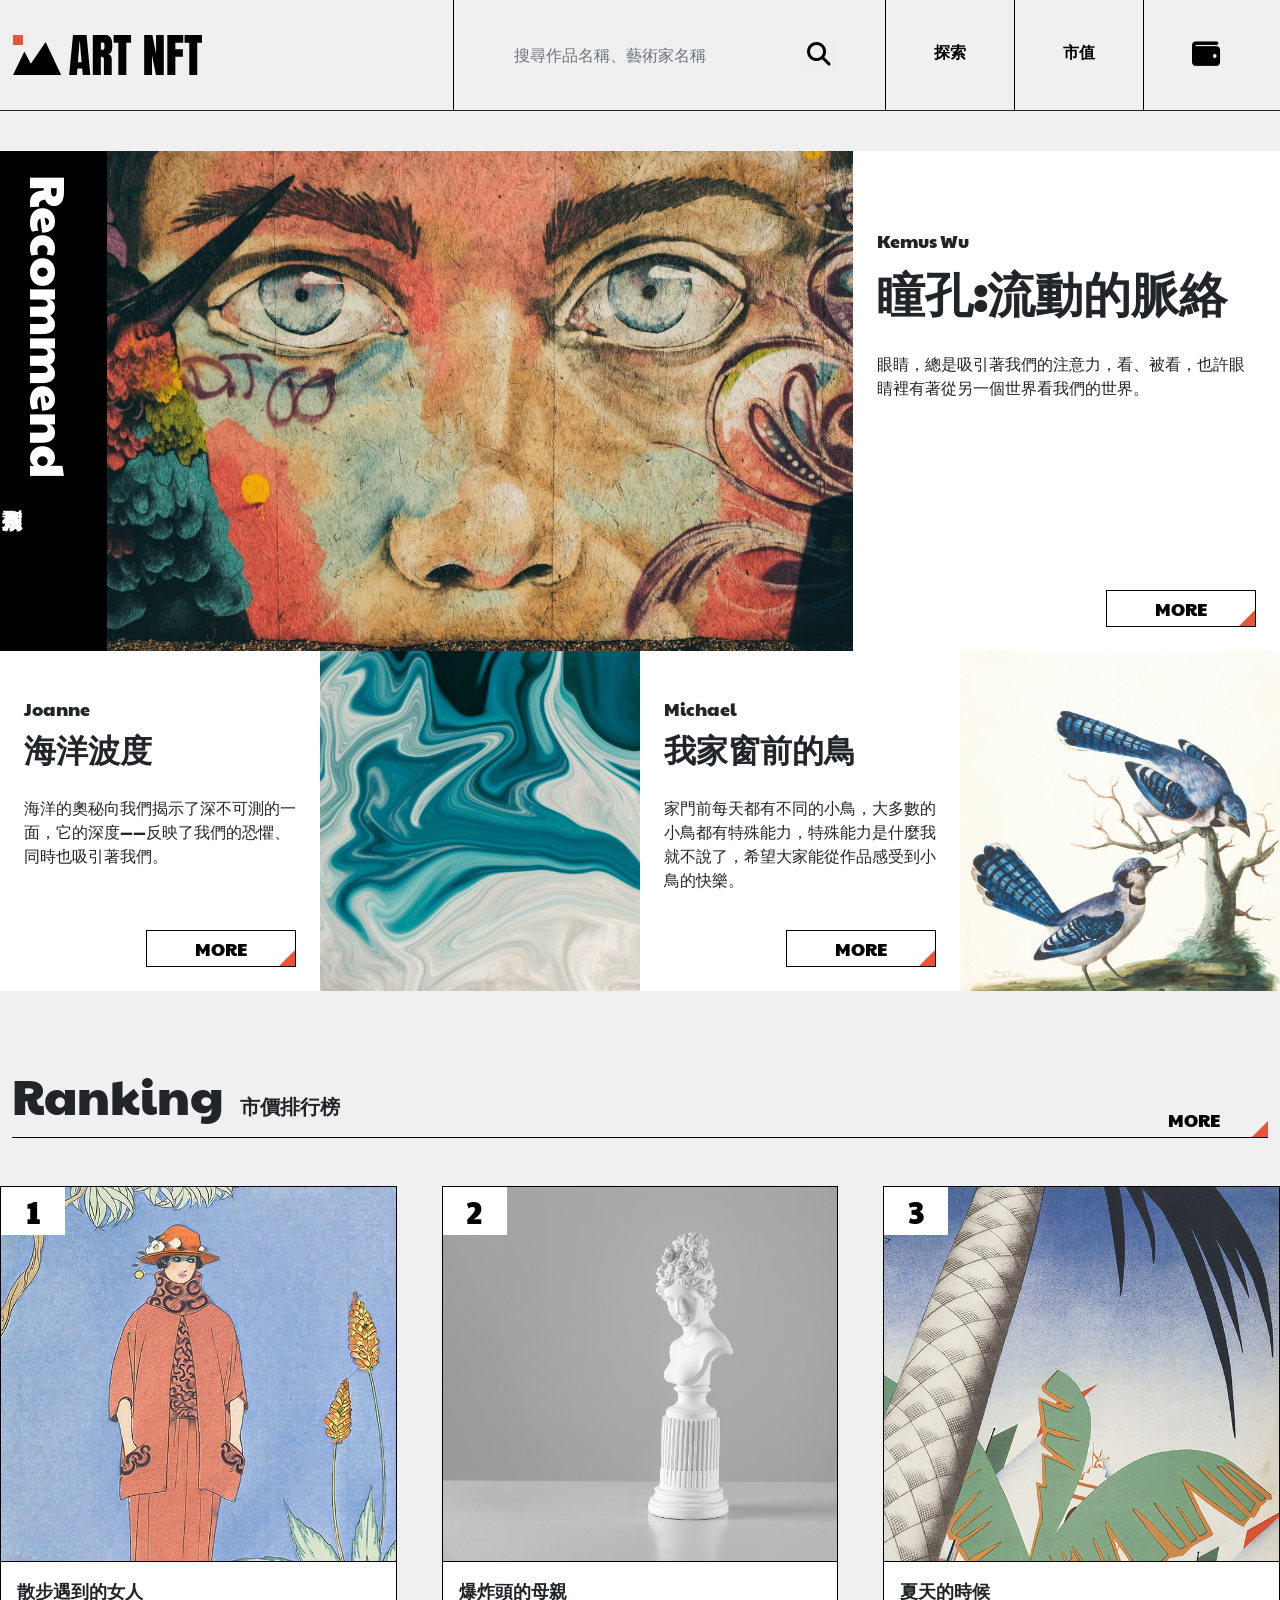
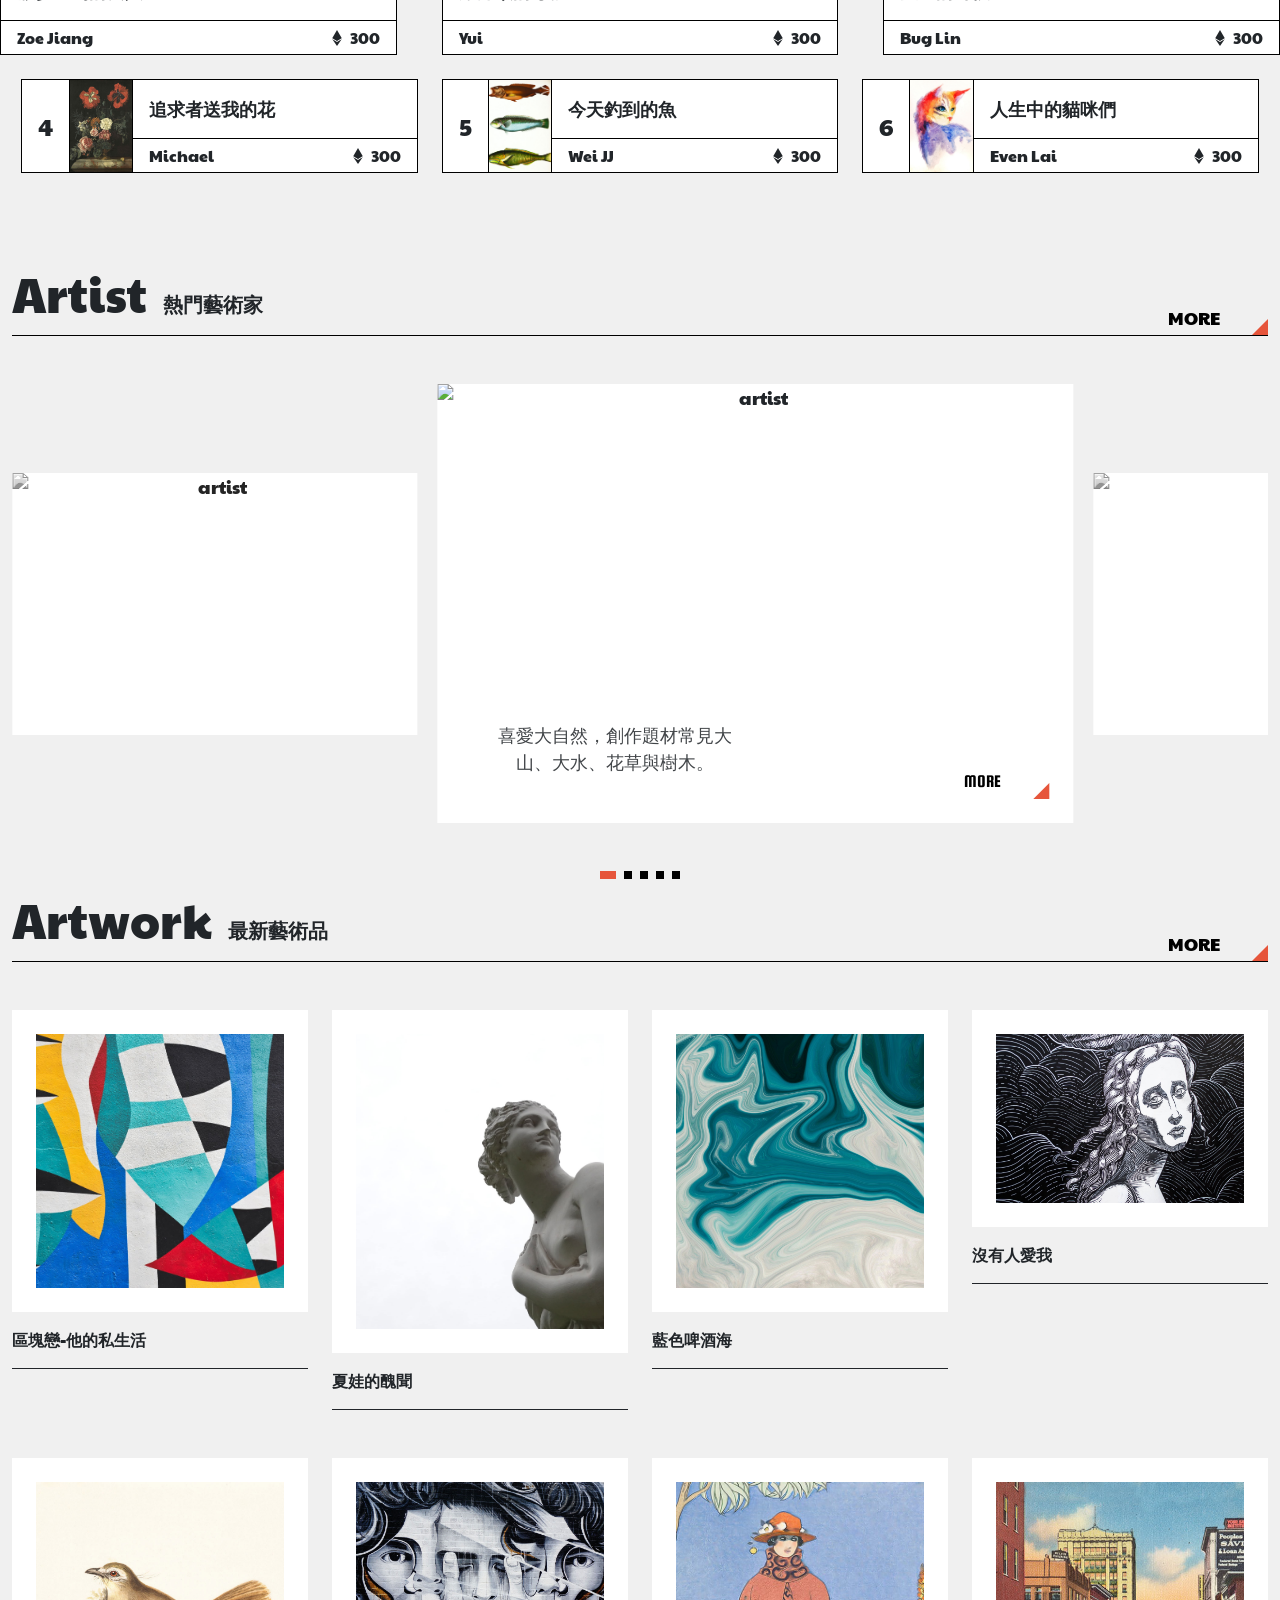
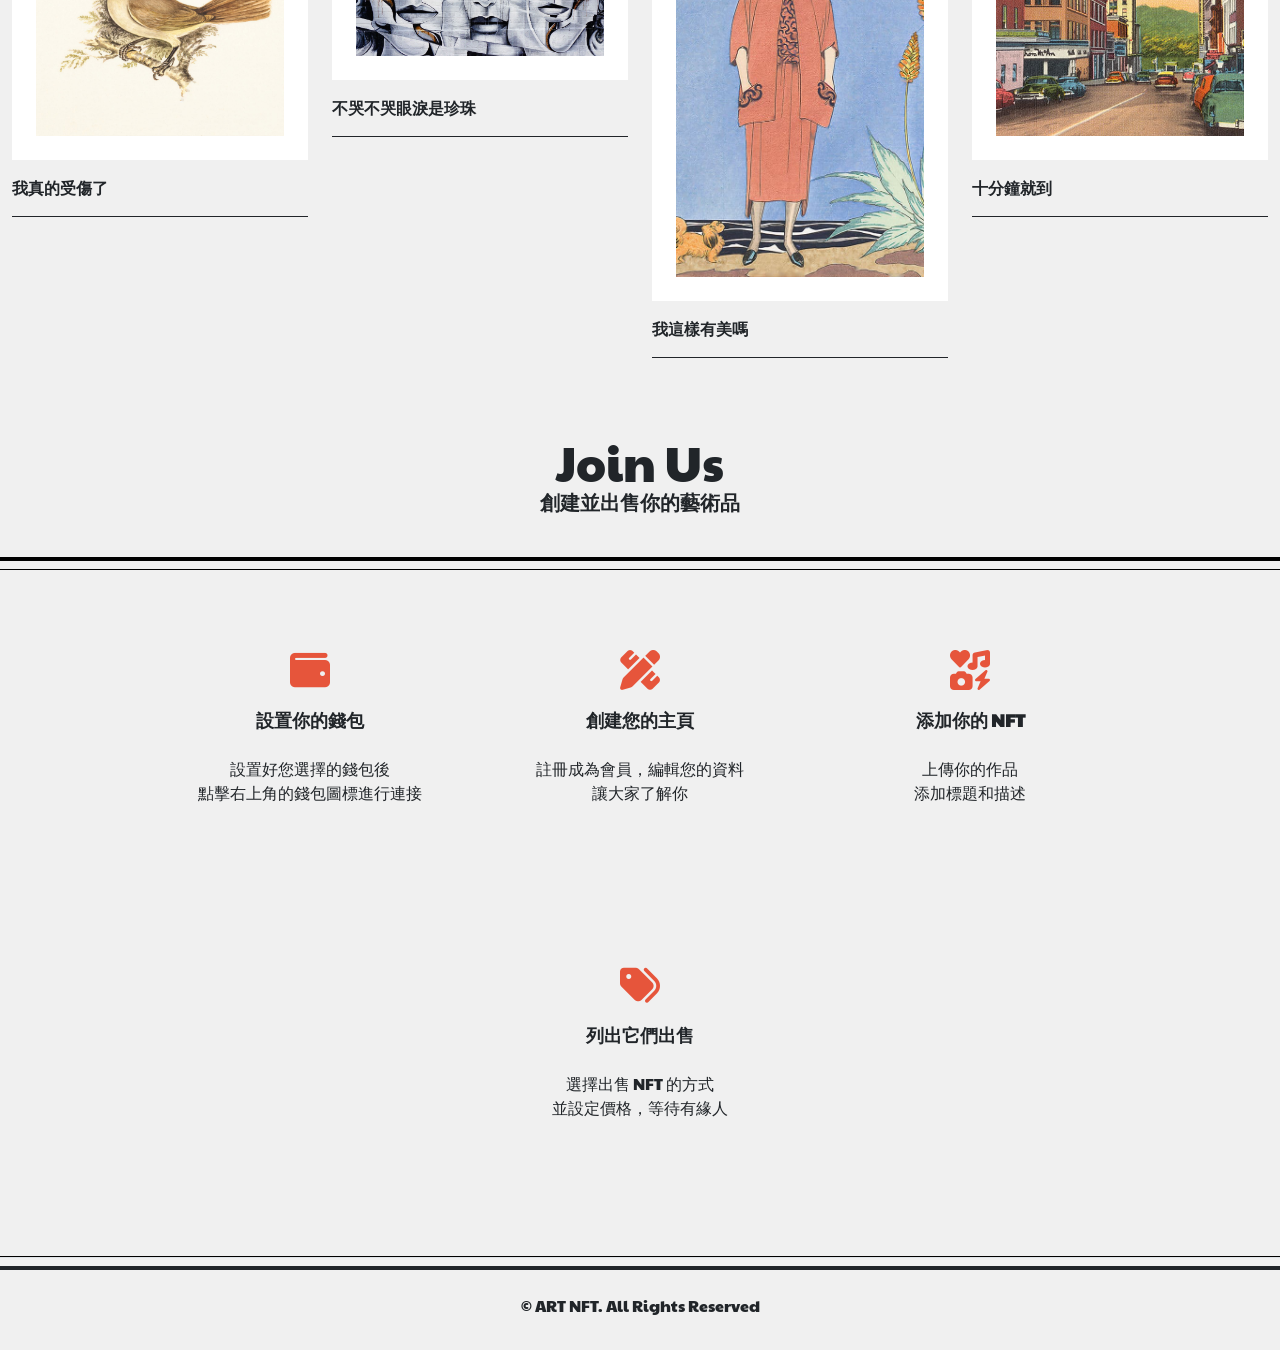
==== commit 0e71bed7: "Update 2022-09-22T15:37:01.805Z" ====
--- a/index.html
+++ b/index.html
@@ -343,7 +343,7 @@
       </li>
     </ul>
     <ul class="index-ranking-bottom-list d-flex row">
-      <li class="index-ranking-bottom-item d-flex col-4 g-0 mb-3">
+      <li class="index-ranking-bottom-item d-flex col-4 mb-3 g-0">
         <span>4</span>
         <div class="index-ranking-bottom-img index-ranking-bottom-hover position-relative">
           <p class="ranking-bottom-triangle"></p>
@@ -360,7 +360,7 @@
           </div>
         </div>
       </li>
-      <li class="index-ranking-bottom-item d-flex col-4 g-0 mb-3">
+      <li class="index-ranking-bottom-item d-flex col-4 g-0 mb-3 g-0">
         <span>5</span>
         <div class="index-ranking-bottom-img index-ranking-bottom-hover position-relative">
           <p class="ranking-bottom-triangle"></p>
@@ -377,8 +377,8 @@
           </div>
         </div>
       </li>
-      <li class="index-ranking-bottom-item d-flex col-4 g-0 mb-lg-3 mb-md-3 mb-0">
-        <span>5</span>
+      <li class="index-ranking-bottom-item d-flex col-4 g-0 mb-lg-3 mb-md-3 mb-0 g-0">
+        <span>6</span>
         <div class="index-ranking-bottom-img index-ranking-bottom-hover position-relative">
           <p class="ranking-bottom-triangle"></p>
           <img src="./assets/images/art08.jpg" alt="photo" class="h-100">
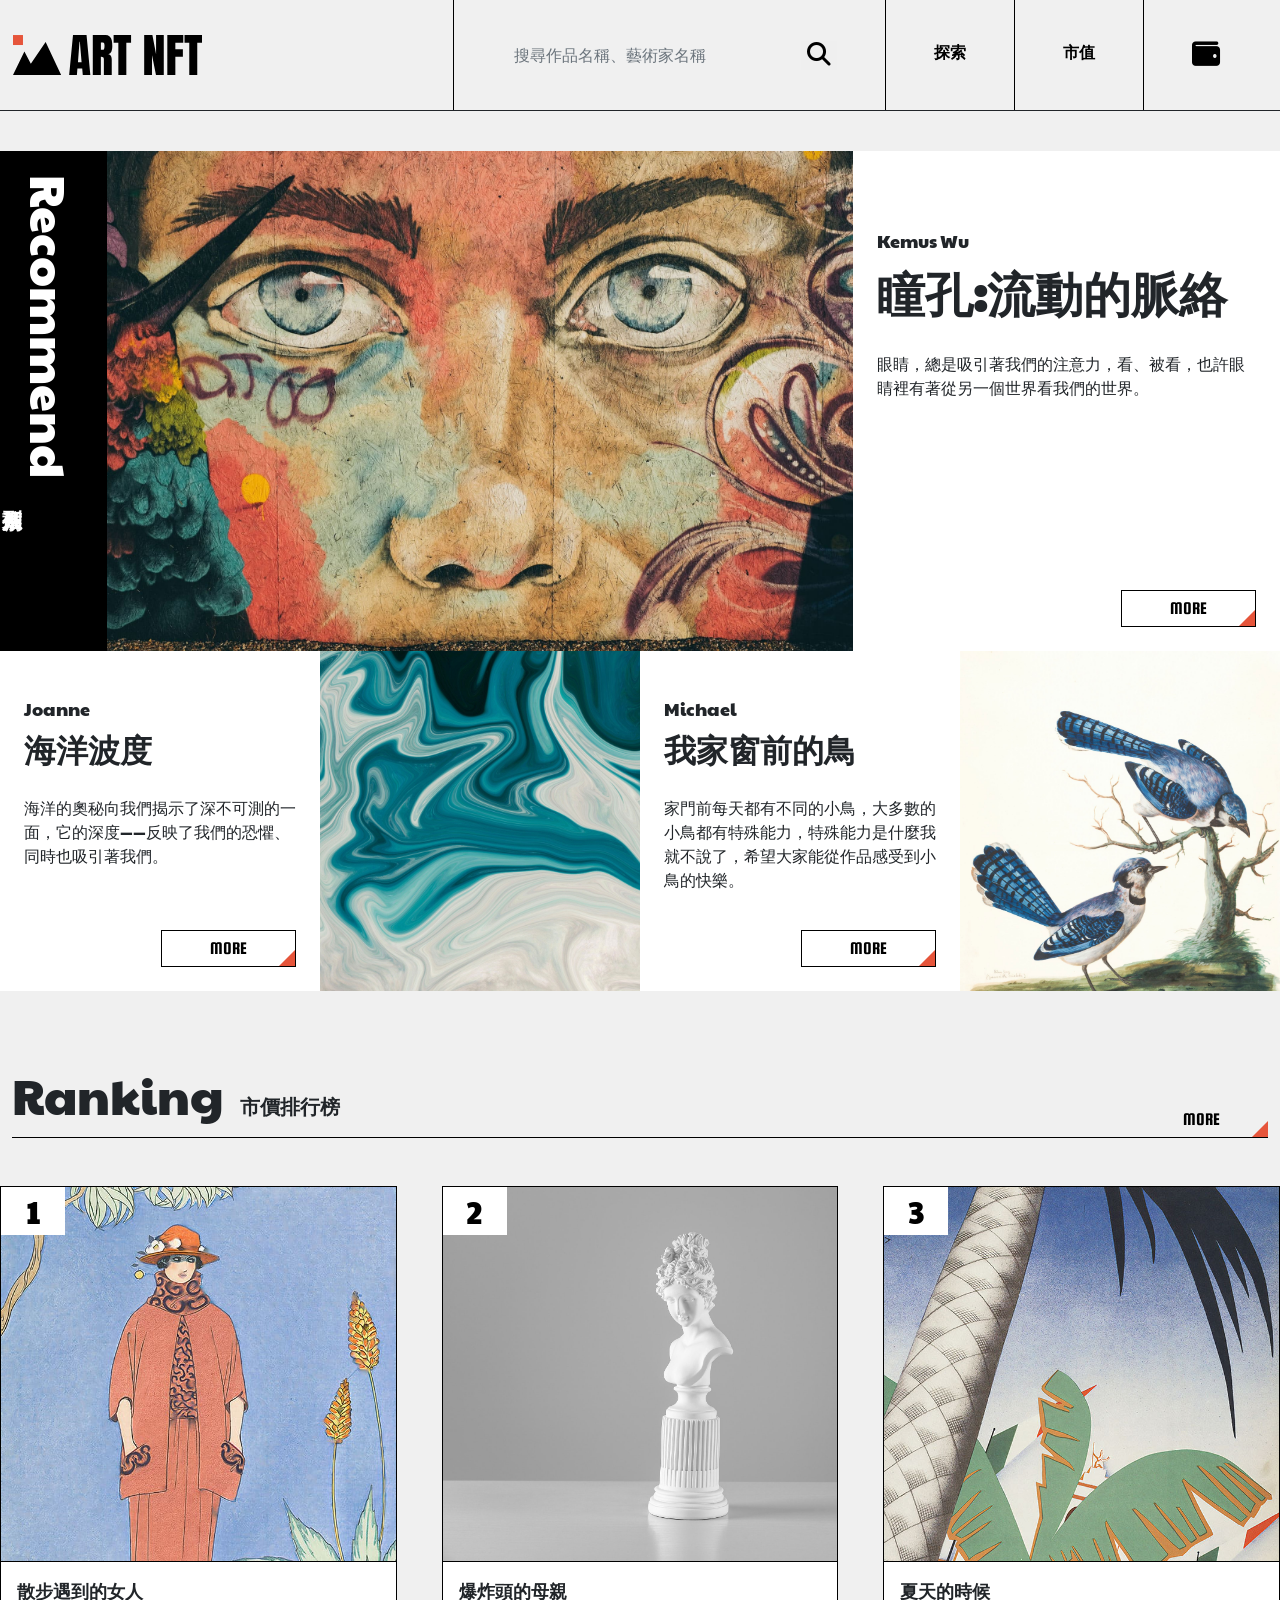
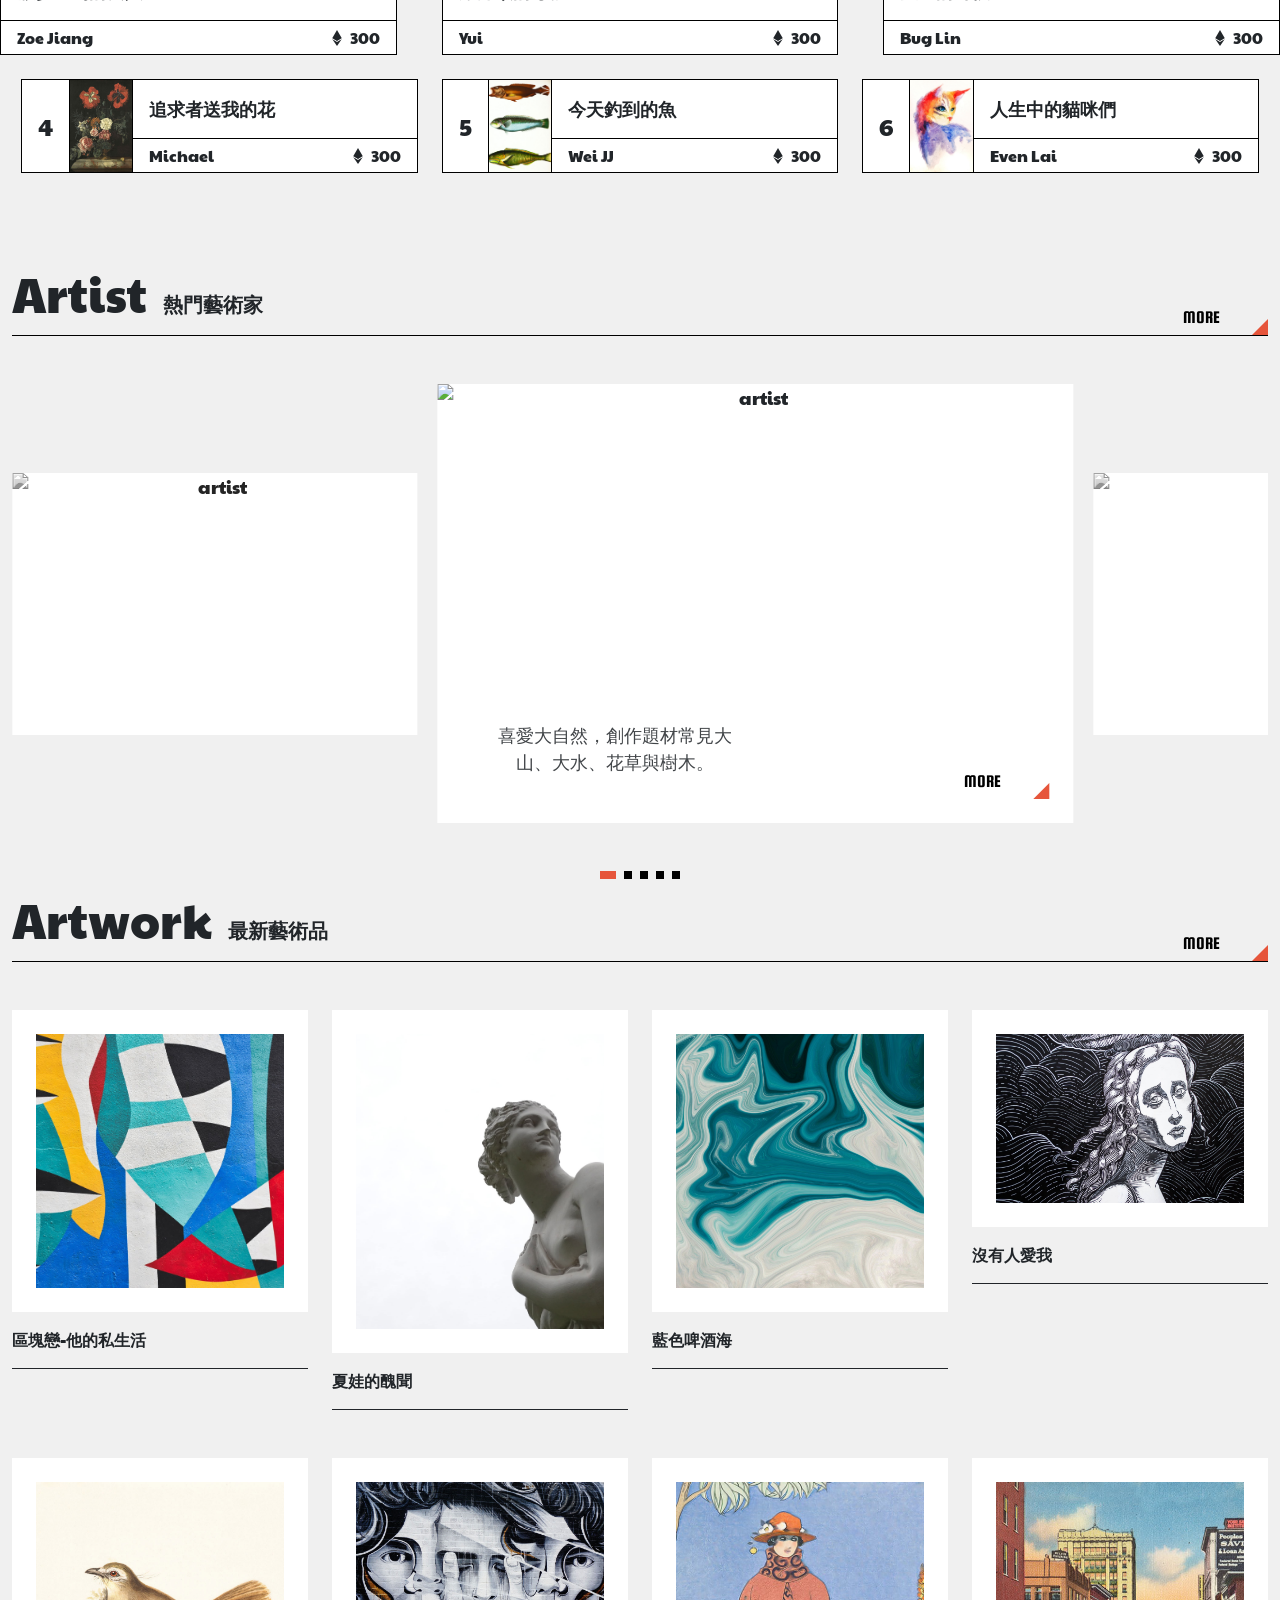
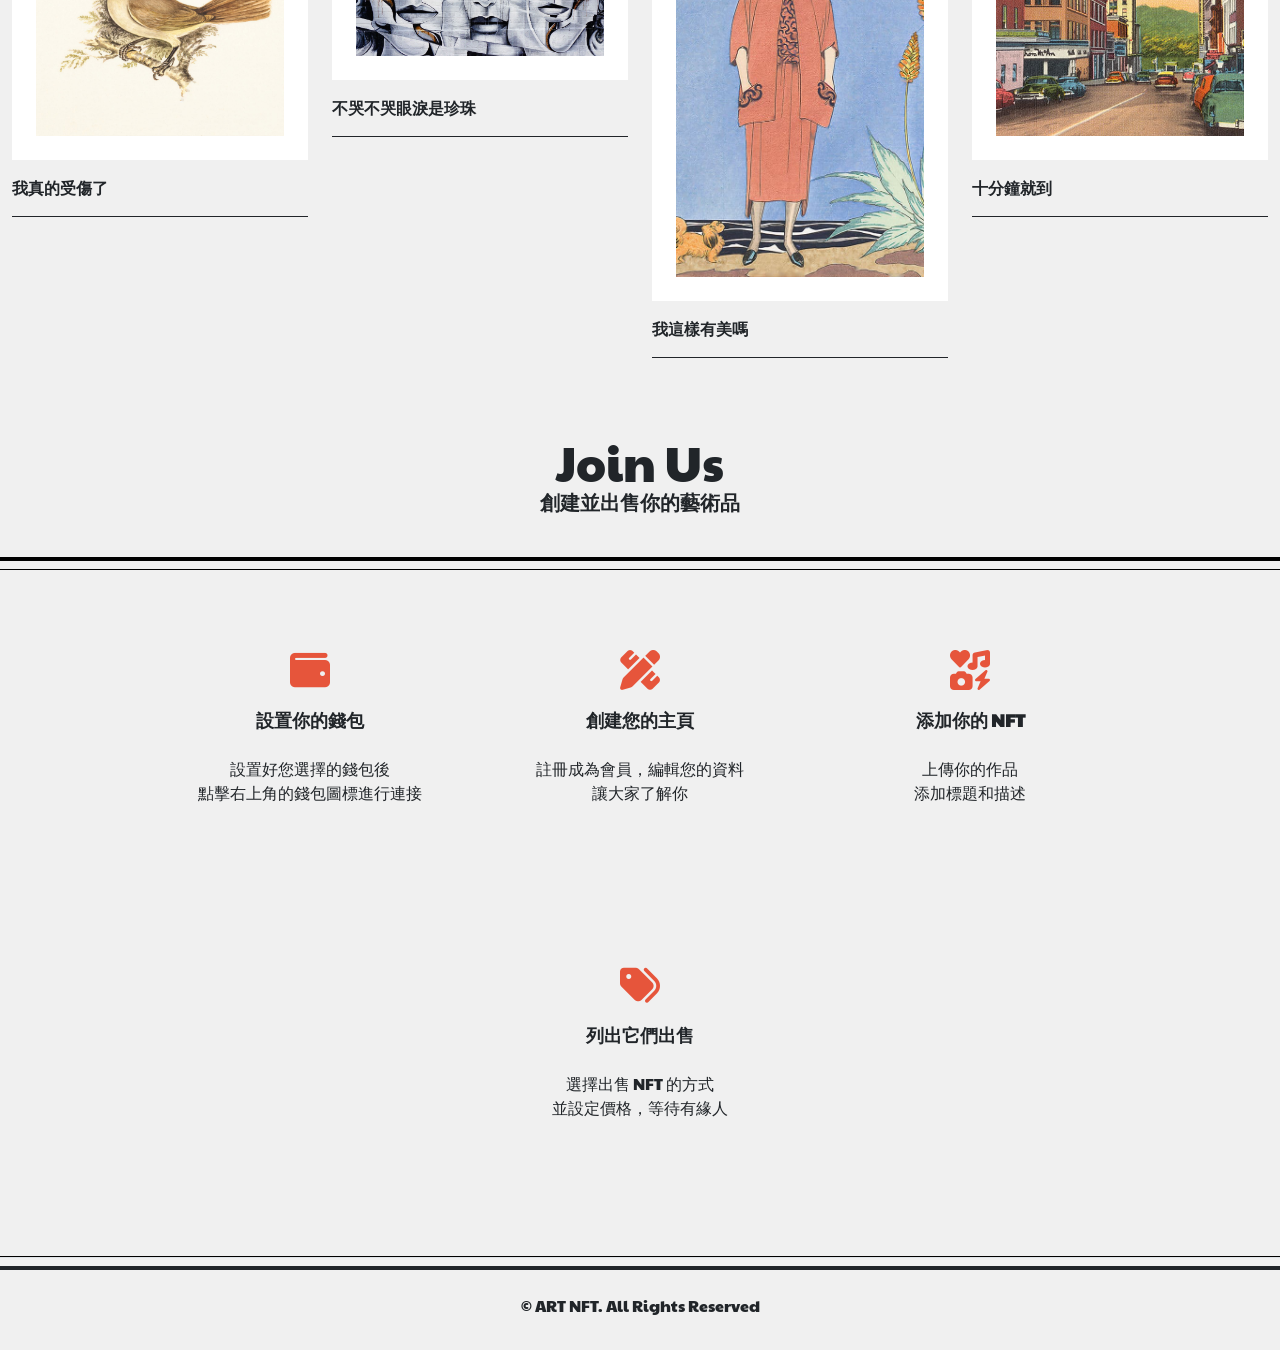
==== commit 2daa4a66: "Update 2022-09-27T09:17:27.497Z" ====
--- a/index.html
+++ b/index.html
@@ -123,17 +123,17 @@
         <div class="bg-white mb-0 d-lg-none">
           <div class="header-mobile-menu collapse navbar-collapse" id="navbarSupportedContent">
             <ul class="navbar-nav mx-auto mb-0">
-              <li class="nav-item py-4 text-center">
+              <li class="nav-item text-center">
                 <a class="fw-bold nav-link" aria-current="page" href="explore.html">
                   探索
                 </a>
               </li>
-              <li class="nav-item py-4 text-center">
+              <li class="nav-item  text-center">
                 <a class="fw-bold nav-link" aria-current="page" href="ranking.html">
                   市值
                 </a>
               </li>
-              <li class="nav-item nav-item-active py-4 text-center">
+              <li class="nav-item nav-item-active text-center">
                 <a class="fw-bold nav-link" aria-current="page" href="#">
                   連結錢包
                 </a>
@@ -744,10 +744,10 @@
                     </p>
                     </div>
                     <div class="text-end">
-                    <a href="explore.html" class="btn btn-more btn-more-outline position-relative">
-                      MORE
-                      <span class="button-triangle"></span>
-                    </a>
+                      <a href="explore.html" class="btn btn-more btn-more-outline position-relative">
+                        MORE
+                        <span class="button-triangle"></span>
+                      </a>
                     </div>
                 </div>
                 </div>
